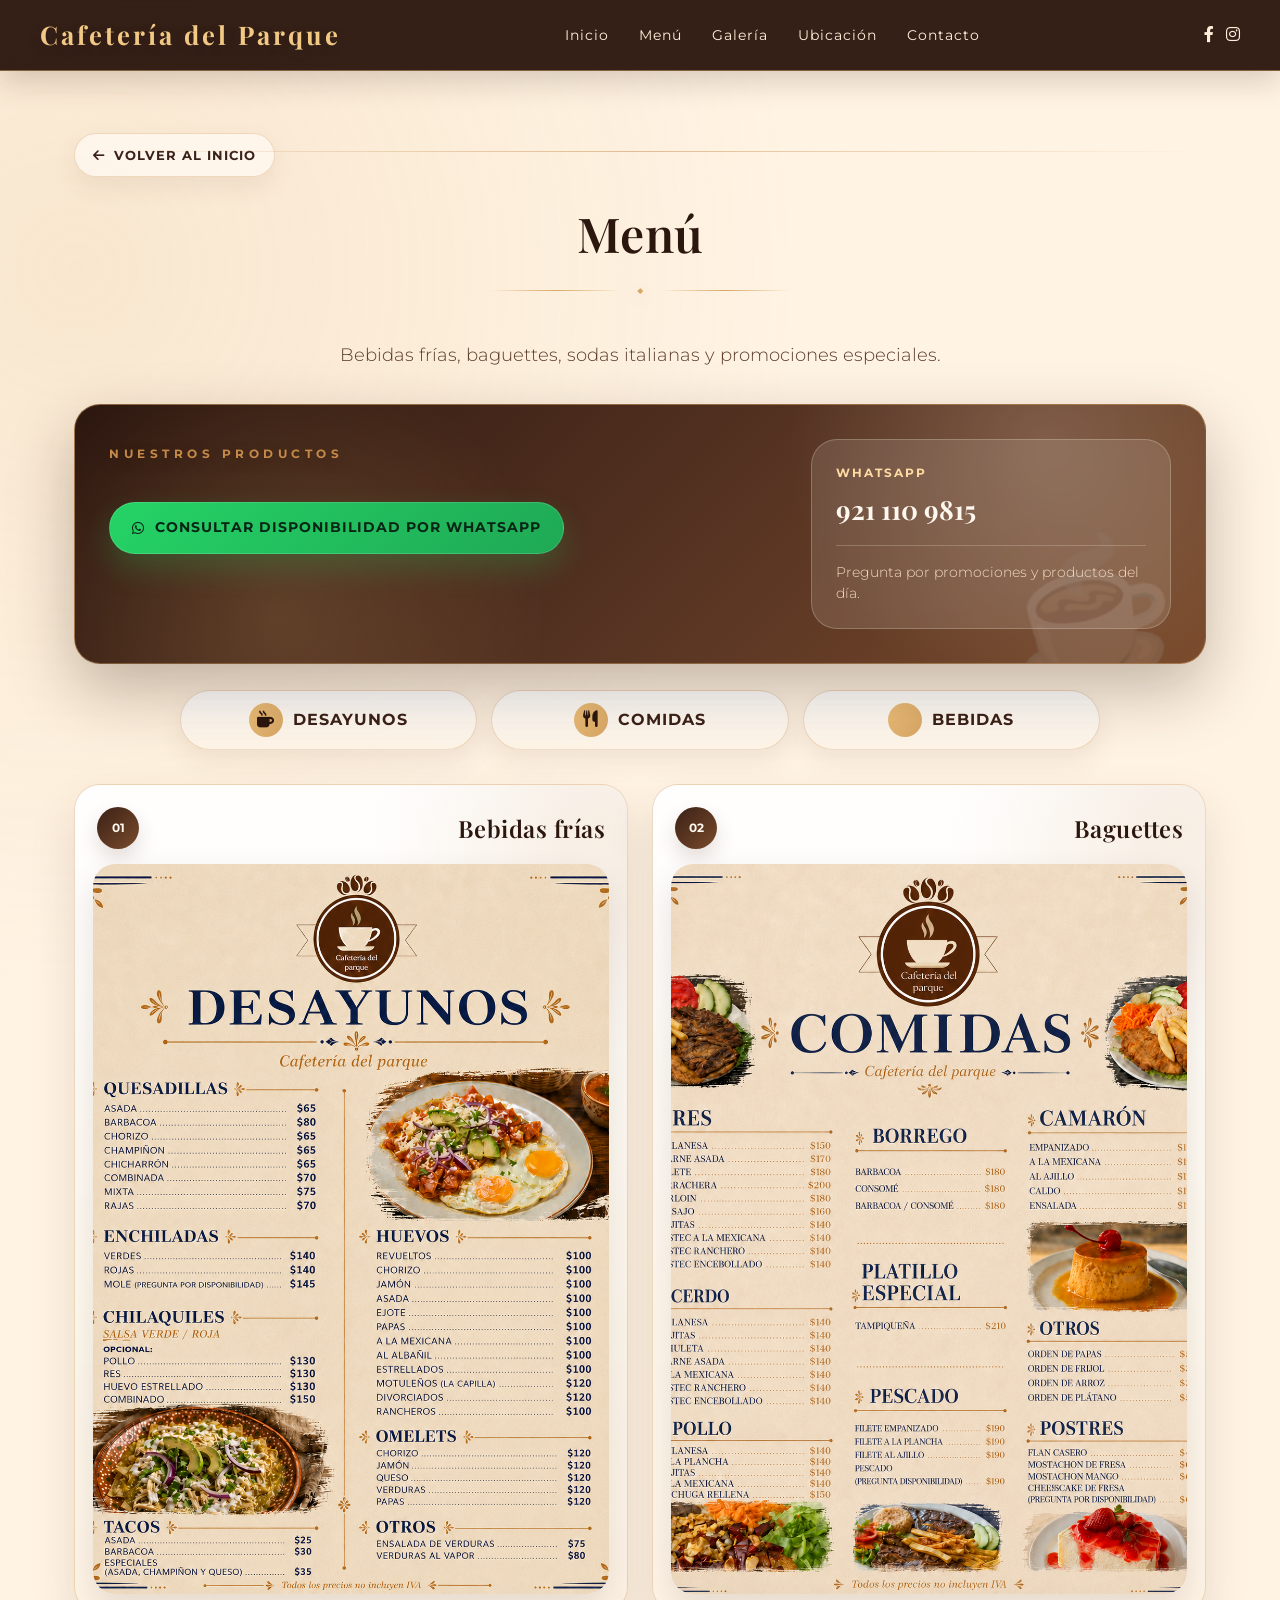
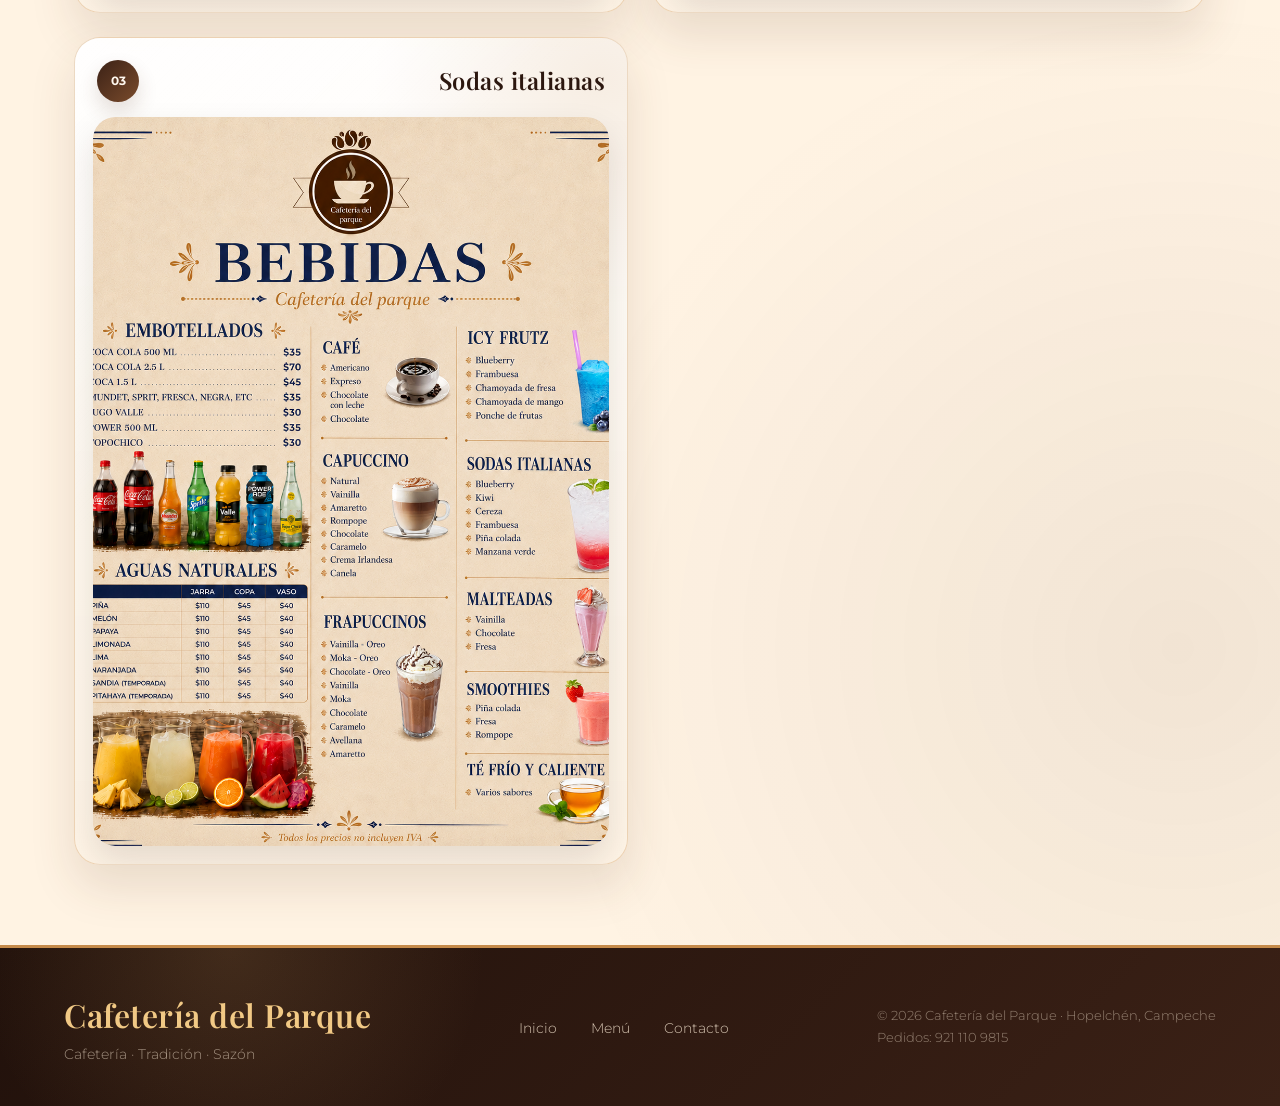
==== menu.html @ 0c652c2c "Add files via upload" ====
<!DOCTYPE html>
<html lang="es">
<head>
    <meta charset="UTF-8">
    <meta name="viewport" content="width=device-width, initial-scale=1.0">
    <title>Menú · Cafetería del Parque</title>
    <meta name="description" content="Menú de Cafetería del Parque Tsuuk Boxha en Hopelchén: bebidas frías, baguettes, sodas italianas y promociones.">
    <link href="https://fonts.googleapis.com/css2?family=Playfair+Display:ital,wght@0,400;0,600;0,700;1,400&family=Montserrat:wght@300;400;500;600&display=swap" rel="stylesheet">
    <link rel="stylesheet" href="https://cdnjs.cloudflare.com/ajax/libs/font-awesome/6.0.0-beta3/css/all.min.css">
    <link rel="stylesheet" href="assets/css/styles.css">
</head>
<body class="menu-page-body">
    <nav>
        <div class="nav-container">
            <div class="nav-logo">
                <span>Cafetería del Parque</span>
            </div>
            <div class="nav-hamburger" id="navHamburger">
                <span></span>
                <span></span>
                <span></span>
            </div>
            <div class="nav-links" id="navLinks">
                <a href="index.html#inicio">Inicio</a>
                <a href="#menu">Menú</a>
                <a href="index.html#galeria">Galería</a>
                <a href="index.html#ubicacion">Ubicación</a>
                <a href="index.html#contacto">Contacto</a>
                <div class="nav-social-mobile">
                    <a href="https://www.facebook.com/p/Cafeteria-del-Parque-61557760911800" target="_blank"><i class="fab fa-facebook-f"></i></a>
                    <a href="javascript:void(0)" role="button" aria-label="Instagram (no disponible)"><i class="fab fa-instagram"></i></a>
                </div>
            </div>
            <div class="nav-social">
                <a href="https://www.facebook.com/p/Cafeteria-del-Parque-61557760911800" target="_blank"><i class="fab fa-facebook-f"></i></a>
                <a href="javascript:void(0)" role="button" aria-label="Instagram (no disponible)"><i class="fab fa-instagram"></i></a>
            </div>
        </div>
    </nav>

    <main>
        <section id="menu" class="section-menu menu-oficial menu-standalone">
            <div class="container">
                <a href="index.html#menu" class="menu-back-link">
                    <i class="fas fa-arrow-left"></i> Volver al inicio
                </a>

                <h2>Menú</h2>
                <div class="divider-center">
                    <span class="line"></span>
                    <span class="diamond">◆</span>
                    <span class="line"></span>
                </div>
                <p class="menu-intro">Bebidas frías, baguettes, sodas italianas y promociones especiales.</p>

                <div class="menu-feature fade-in">
                    <div class="menu-feature-copy">
                        <span class="menu-eyebrow">Nuestros productos</span>
                        <div class="menu-actions">
                            <a href="https://wa.me/529211109815?text=Hola%20Cafeter%C3%ADa%20del%20Parque%2C%20quiero%20hacer%20un%20pedido" target="_blank" class="btn-menu btn-menu-primary">
                                <i class="fab fa-whatsapp"></i> Consultar disponibilidad por WhatsApp
                            </a>
                        </div>
                    </div>
                    <div class="menu-contact-panel">
                        <div class="menu-contact-item">
                            <span>WhatsApp</span>
                            <a href="tel:+529211109815">921 110 9815</a>
                        </div>
                        <p>Pregunta por promociones y productos del día.</p>
                    </div>
                </div>

                <div class="menu-quick-links" aria-label="Secciones del menú">
                    <a href="#menu-desayunos" class="menu-chip"><i class="fas fa-mug-hot"></i> Desayunos</a>
                    <a href="#menu-comidas" class="menu-chip"><i class="fas fa-utensils"></i> Comidas</a>
                    <a href="#menu-bebidas" class="menu-chip"><i class="fas fa-glass-water"></i> Bebidas</a>
                </div>

                <div class="menu-pages">
                    <article class="menu-page-card fade-in" id="menu-desayunos">
                        <div class="menu-page-meta">
                            <span>01</span>
                            <h3>Bebidas frías</h3>
                        </div>
                        <button type="button" class="menu-page-button" data-menu-page="1" data-menu-title="Bebidas frías">
                            <img src="assets/img/menu/menu-page-2.jpg" alt="Menú de bebidas frías de la Cafetería del Parque" width="1199" height="1696" loading="lazy">
                        </button>
                    </article>
                    <article class="menu-page-card fade-in" id="menu-comidas">
                        <div class="menu-page-meta">
                            <span>02</span>
                            <h3>Baguettes</h3>
                        </div>
                        <button type="button" class="menu-page-button" data-menu-page="2" data-menu-title="Baguettes">
                            <img src="assets/img/menu/menu-page-3.jpg" alt="Menú de baguettes de la Cafetería del Parque" width="1199" height="1696" loading="lazy">
                        </button>
                    </article>
                    <article class="menu-page-card fade-in" id="menu-bebidas">
                        <div class="menu-page-meta">
                            <span>03</span>
                            <h3>Sodas italianas</h3>
                        </div>
                        <button type="button" class="menu-page-button" data-menu-page="3" data-menu-title="Sodas italianas">
                            <img src="assets/img/menu/menu-page-4.jpg" alt="Menú de sodas italianas y otras bebidas" width="1199" height="1696" loading="lazy">
                        </button>
                    </article>
                </div>
            </div>
        </section>
    </main>

    <footer>
        <div class="container">
            <div class="footer-content">
                <div class="footer-brand">
                    <h3>Cafetería del Parque</h3>
                    <p>Cafetería · Tradición · Sazón</p>
                </div>
                <div class="footer-links">
                    <a href="index.html#inicio">Inicio</a>
                    <a href="#menu">Menú</a>
                    <a href="index.html#contacto">Contacto</a>
                </div>
                <div class="footer-copy">
                    <p>&copy; 2026 Cafetería del Parque · Hopelchén, Campeche</p>
                    <p>Pedidos: 921 110 9815</p>
                </div>
            </div>
        </div>
    </footer>

    <div class="menu-lightbox" id="menuLightbox" aria-hidden="true" role="dialog" aria-label="Vista ampliada del menú">
        <button type="button" class="lightbox-button lightbox-close" id="lightboxClose" aria-label="Cerrar menú">
            <i class="fas fa-times"></i>
        </button>
        <button type="button" class="lightbox-button lightbox-prev" id="lightboxPrev" aria-label="Página anterior">
            <i class="fas fa-chevron-left"></i>
        </button>
        <figure class="lightbox-figure">
            <img id="lightboxImage" src="" alt="">
            <figcaption id="lightboxCaption"></figcaption>
        </figure>
        <button type="button" class="lightbox-button lightbox-next" id="lightboxNext" aria-label="Página siguiente">
            <i class="fas fa-chevron-right"></i>
        </button>
    </div>

    <script>
        document.addEventListener('DOMContentLoaded', function() {
            document.querySelectorAll('nav a, .menu-chip, .menu-back-link').forEach(anchor => {
                anchor.addEventListener('click', function(e) {
                    const href = this.getAttribute('href');
                    if (href && href.startsWith('#')) {
                        e.preventDefault();
                        const target = document.querySelector(href);
                        if (target) {
                            target.scrollIntoView({ behavior: 'smooth', block: 'start' });
                            const navLinks = document.getElementById('navLinks');
                            if (navLinks && navLinks.classList.contains('open')) {
                                navLinks.classList.remove('open');
                            }
                            const hamburger = document.getElementById('navHamburger');
                            if (hamburger && hamburger.classList.contains('active')) {
                                hamburger.classList.remove('active');
                            }
                        }
                    }
                });
            });

            const hamburger = document.getElementById('navHamburger');
            const navLinks = document.getElementById('navLinks');
            if (hamburger && navLinks) {
                hamburger.addEventListener('click', function() {
                    navLinks.classList.toggle('open');
                    hamburger.classList.toggle('active');
                });
            }

            const faders = document.querySelectorAll('.fade-in');
            const observer = new IntersectionObserver((entries) => {
                entries.forEach(entry => {
                    if (entry.isIntersecting) {
                        entry.target.classList.add('visible');
                    }
                });
            }, {
                threshold: 0.1,
                rootMargin: '0px 0px -50px 0px'
            });

            faders.forEach(el => observer.observe(el));

            const menuButtons = Array.from(document.querySelectorAll('[data-menu-page]'));
            const lightbox = document.getElementById('menuLightbox');
            const lightboxImage = document.getElementById('lightboxImage');
            const lightboxCaption = document.getElementById('lightboxCaption');
            const lightboxClose = document.getElementById('lightboxClose');
            const lightboxPrev = document.getElementById('lightboxPrev');
            const lightboxNext = document.getElementById('lightboxNext');
            let currentMenuPage = 0;

            function showMenuPage(index) {
                if (!menuButtons.length || !lightboxImage || !lightboxCaption) return;
                currentMenuPage = (index + menuButtons.length) % menuButtons.length;
                const button = menuButtons[currentMenuPage];
                const image = button.querySelector('img');
                lightboxImage.src = image.currentSrc || image.src;
                lightboxImage.alt = image.alt;
                lightboxCaption.textContent = button.dataset.menuTitle || image.alt;
            }

            function openLightbox(index) {
                if (!lightbox) return;
                showMenuPage(index);
                lightbox.classList.add('open');
                lightbox.setAttribute('aria-hidden', 'false');
                document.body.classList.add('no-scroll');
                if (lightboxClose) lightboxClose.focus();
            }

            function closeLightbox() {
                if (!lightbox) return;
                lightbox.classList.remove('open');
                lightbox.setAttribute('aria-hidden', 'true');
                document.body.classList.remove('no-scroll');
            }

            menuButtons.forEach((button, index) => {
                button.addEventListener('click', () => openLightbox(index));
            });

            if (lightbox && lightboxClose && lightboxPrev && lightboxNext) {
                lightboxClose.addEventListener('click', closeLightbox);
                lightboxPrev.addEventListener('click', () => showMenuPage(currentMenuPage - 1));
                lightboxNext.addEventListener('click', () => showMenuPage(currentMenuPage + 1));
                lightbox.addEventListener('click', function(e) {
                    if (e.target === lightbox) closeLightbox();
                });
                document.addEventListener('keydown', function(e) {
                    if (!lightbox.classList.contains('open')) return;
                    if (e.key === 'Escape') closeLightbox();
                    if (e.key === 'ArrowLeft') showMenuPage(currentMenuPage - 1);
                    if (e.key === 'ArrowRight') showMenuPage(currentMenuPage + 1);
                });
            }
        });
    </script>
</body>
</html>
---- assets/css/styles.css ----
/* ============================================
   RESET Y CONFIGURACIÓN BASE
   ============================================ */
* {
    margin: 0;
    padding: 0;
    box-sizing: border-box;
}

html {
    scroll-behavior: smooth;
}

body {
    font-family: 'Montserrat', sans-serif;
    font-weight: 300;
    background-color: #fcf8f2;
    color: #2c1a12;
    line-height: 1.7;
    overflow-x: hidden;
}

body.no-scroll {
    overflow: hidden;
}

.container {
    max-width: 1200px;
    margin: 0 auto;
    padding: 0 24px;
}

/* ============================================
   TIPOGRAFÍA PREMIUM
   ============================================ */
h1, h2, h3, h4 {
    font-family: 'Playfair Display', serif;
    font-weight: 600;
    letter-spacing: 0.5px;
}

h2 {
    font-size: 3rem;
    color: #2c1a12;
    margin-bottom: 10px;
    text-align: center;
}

.section-tag {
    display: block;
    text-transform: uppercase;
    letter-spacing: 4px;
    font-size: 0.8rem;
    color: #c9a96e;
    font-weight: 600;
    margin-bottom: 8px;
    text-align: center;
}

.center-tag {
    text-align: center;
}

/* ============================================
   DIVISORES DECORATIVOS
   ============================================ */
.divider-center {
    display: flex;
    align-items: center;
    justify-content: center;
    gap: 16px;
    margin: 20px auto 40px auto;
    width: 100%;
    max-width: 300px;
}

.divider-center .line {
    flex: 1;
    height: 1px;
    background: linear-gradient(90deg, transparent, #c9a96e, transparent);
}

.divider-center .diamond {
    color: #c9a96e;
    font-size: 0.7rem;
}

.divider-left {
    width: 60px;
    height: 3px;
    background: #c9a96e;
    margin: 20px 0 25px 0;
}

/* ============================================
   HERO - ALTA DEFINICIÓN
   ============================================ */
header.hero {
    position: relative;
    min-height: 100vh;
    display: flex;
    align-items: center;
    justify-content: center;
    text-align: center;
    color: #fff;
    background: url('../img/portada1.jpg') no-repeat center center/cover;
    background-attachment: fixed;
}

header.hero .hero-overlay {
    position: absolute;
    top: 0;
    left: 0;
    width: 100%;
    height: 100%;
    background: linear-gradient(135deg, rgba(44,26,18,0.85) 0%, rgba(44,26,18,0.3) 100%);
    z-index: 1;
}

header.hero .hero-bg-decoration {
    position: absolute;
    bottom: 0;
    left: 0;
    width: 100%;
    height: 150px;
    background: linear-gradient(to top, #fcf8f2 0%, transparent 100%);
    z-index: 1;
}

header.hero .hero-content {
    position: relative;
    z-index: 2;
    padding: 20px;
    max-width: 800px;
}

.hero-etiqueta {
    display: inline-block;
    border: 1px solid rgba(255,255,255,0.3);
    padding: 6px 24px;
    font-size: 0.7rem;
    letter-spacing: 4px;
    text-transform: uppercase;
    margin-bottom: 30px;
    border-radius: 50px;
    backdrop-filter: blur(4px);
    background: rgba(0,0,0,0.2);
}

header.hero h1 {
    font-size: 6rem;
    font-weight: 700;
    letter-spacing: 6px;
    text-shadow: 0 4px 20px rgba(0,0,0,0.5);
    margin-bottom: 10px;
}

.hero-divider {
    display: flex;
    align-items: center;
    justify-content: center;
    gap: 16px;
    margin: 20px auto 20px auto;
    max-width: 200px;
}

.hero-divider .line {
    flex: 1;
    height: 2px;
    background: #c9a96e;
}

.hero-divider .diamond {
    color: #c9a96e;
    font-size: 0.8rem;
}

header.hero .subtitulo {
    font-size: 2rem;
    font-family: 'Playfair Display', serif;
    font-style: italic;
    font-weight: 400;
    opacity: 0.95;
    text-shadow: 0 2px 10px rgba(0,0,0,0.4);
    margin-bottom: 16px;
}

header.hero .frase {
    font-size: 1.2rem;
    font-weight: 300;
    opacity: 0.9;
    max-width: 600px;
    margin: 0 auto 40px auto;
    text-shadow: 0 2px 8px rgba(0,0,0,0.3);
}

.hero-buttons {
    display: flex;
    gap: 20px;
    justify-content: center;
    flex-wrap: wrap;
}

.btn-hero {
    display: inline-block;
    padding: 16px 48px;
    font-family: 'Montserrat', sans-serif;
    font-weight: 600;
    font-size: 0.9rem;
    text-transform: uppercase;
    letter-spacing: 2px;
    text-decoration: none;
    border-radius: 50px;
    transition: all 0.4s cubic-bezier(0.25, 0.46, 0.45, 0.94);
    box-shadow: 0 8px 25px rgba(0,0,0,0.2);
}

.btn-primary {
    background: linear-gradient(135deg, #c9a96e, #b8954a);
    color: #2c1a12;
    border: none;
}

.btn-primary:hover {
    transform: translateY(-4px);
    box-shadow: 0 12px 35px rgba(201, 169, 110, 0.4);
    background: linear-gradient(135deg, #dbb97e, #c9a96e);
}

.btn-whatsapp {
    background: rgba(255,255,255,0.1);
    color: #fff;
    border: 1px solid rgba(255,255,255,0.3);
    backdrop-filter: blur(4px);
}

.btn-whatsapp:hover {
    background: #25D366;
    border-color: #25D366;
    transform: translateY(-4px);
    box-shadow: 0 12px 35px rgba(37, 211, 102, 0.3);
}

.hero-scroll-indicator {
    position: absolute;
    bottom: 40px;
    left: 50%;
    transform: translateX(-50%);
    z-index: 3;
    color: rgba(255,255,255,0.7);
    font-size: 0.8rem;
    letter-spacing: 2px;
    display: flex;
    flex-direction: column;
    align-items: center;
    gap: 8px;
    animation: bounce 2s infinite;
}

@keyframes bounce {
    0%, 20%, 50%, 80%, 100% { transform: translateX(-50%) translateY(0); }
    40% { transform: translateX(-50%) translateY(-15px); }
    60% { transform: translateX(-50%) translateY(-5px); }
}

/* ============================================
   NAVEGACIÓN STICKY + MENÚ HAMBURGUESA
   ============================================ */
nav {
    background: #2c1a12;
    padding: 0 20px;
    position: sticky;
    top: 0;
    z-index: 999;
    border-bottom: 2px solid #c9a96e;
}

.nav-container {
    max-width: 1200px;
    margin: 0 auto;
    display: flex;
    justify-content: space-between;
    align-items: center;
    height: 70px;
    position: relative;
}

.nav-logo span {
    font-family: 'Playfair Display', serif;
    font-size: 1.6rem;
    font-weight: 700;
    color: #c9a96e;
    letter-spacing: 3px;
}

.nav-hamburger {
    display: none;
    flex-direction: column;
    gap: 6px;
    cursor: pointer;
    padding: 5px;
    z-index: 10;
}

.nav-hamburger span {
    display: block;
    width: 28px;
    height: 3px;
    background: #f5e3d3;
    border-radius: 2px;
    transition: all 0.3s ease;
}

.nav-hamburger.active span:nth-child(1) {
    transform: rotate(45deg) translate(6px, 6px);
}
.nav-hamburger.active span:nth-child(2) {
    opacity: 0;
}
.nav-hamburger.active span:nth-child(3) {
    transform: rotate(-45deg) translate(6px, -6px);
}

.nav-links {
    display: flex;
    align-items: center;
    gap: 10px;
}

.nav-links a {
    color: #f5e3d3;
    text-decoration: none;
    margin: 0 10px;
    font-weight: 400;
    font-size: 0.9rem;
    letter-spacing: 1px;
    transition: color 0.3s;
    position: relative;
}

.nav-links a::after {
    content: '';
    position: absolute;
    bottom: -4px;
    left: 0;
    width: 0;
    height: 2px;
    background: #c9a96e;
    transition: width 0.3s;
}

.nav-links a:hover {
    color: #c9a96e;
}

.nav-links a:hover::after {
    width: 100%;
}

.nav-social {
    display: flex;
    gap: 12px;
}

.nav-social a {
    color: #f5e3d3;
    transition: color 0.3s;
}

.nav-social a:hover {
    color: #c9a96e;
}

/* Redes sociales dentro del menú móvil (oculto en desktop) */
.nav-social-mobile {
    display: none;
}

/* ============================================
   SECCIONES - GENERAL
   ============================================ */
section {
    padding: 80px 0;
}

section:nth-child(even) {
    background-color: #f8f2ea;
}

/* ============================================
   NOSOTROS
   ============================================ */
.nosotros-grid {
    display: grid;
    grid-template-columns: 1fr 1fr;
    gap: 60px;
    align-items: center;
}

.nosotros-texto p {
    margin-bottom: 18px;
    font-size: 1.05rem;
    color: #3d2b20;
}

.nosotros-texto .cita {
    font-family: 'Playfair Display', serif;
    font-style: italic;
    font-size: 1.3rem;
    color: #c9a96e;
    margin: 25px 0;
    padding: 10px 0;
    border-top: 1px solid #e0cdb8;
    border-bottom: 1px solid #e0cdb8;
}

.btn-outline {
    display: inline-block;
    padding: 12px 36px;
    border: 2px solid #c9a96e;
    color: #2c1a12;
    text-decoration: none;
    font-weight: 600;
    letter-spacing: 2px;
    font-size: 0.8rem;
    text-transform: uppercase;
    transition: all 0.3s;
    margin-top: 10px;
}

.btn-outline:hover {
    background: #c9a96e;
    color: #fff;
    box-shadow: 0 8px 25px rgba(201, 169, 110, 0.3);
}

.nosotros-imagen {
    position: relative;
}

.nosotros-imagen img {
    width: 100%;
    height: 500px;
    object-fit: cover;
    border-radius: 8px;
    box-shadow: 0 25px 50px -12px rgba(0,0,0,0.25);
}

.floating-card {
    position: absolute;
    bottom: -30px;
    right: -30px;
    background: #2c1a12;
    padding: 24px 30px;
    border-radius: 12px;
    color: #fff;
    box-shadow: 0 15px 40px rgba(0,0,0,0.3);
    text-align: center;
    border-left: 4px solid #c9a96e;
}

.floating-card i {
    font-size: 2rem;
    color: #c9a96e;
    display: block;
    margin-bottom: 6px;
}

.floating-card span {
    font-size: 1.8rem;
    font-weight: 700;
    font-family: 'Playfair Display', serif;
    display: block;
}

.floating-card p {
    font-size: 0.8rem;
    opacity: 0.8;
    margin: 0;
}

/* ============================================
   MENÚ
   ============================================ */
.section-menu {
    background:
        linear-gradient(180deg, rgba(58, 33, 24, 0.05), rgba(201, 169, 110, 0.08)),
        #fffaf3;
}

.menu-oficial .container {
    max-width: 1180px;
}

.menu-page-body {
    background: #fffaf3;
}

.menu-standalone {
    padding-top: 46px;
}

.menu-back-link {
    display: inline-flex;
    align-items: center;
    gap: 9px;
    color: #3a2118;
    font-weight: 700;
    font-size: 0.82rem;
    letter-spacing: 1px;
    text-transform: uppercase;
    text-decoration: none;
    margin-bottom: 30px;
    transition: color 0.25s ease, transform 0.25s ease;
}

.menu-back-link:hover {
    color: #b88735;
    transform: translateX(-4px);
}

.menu-teaser-section {
    padding: 70px 0;
}

.menu-teaser {
    display: grid;
    grid-template-columns: minmax(0, 1fr) auto;
    align-items: center;
    gap: 30px;
    background: linear-gradient(135deg, #3a2118 0%, #5a3424 100%);
    color: #fffaf3;
    border-radius: 8px;
    padding: 42px;
    border: 1px solid rgba(201, 169, 110, 0.4);
    box-shadow: 0 22px 46px rgba(58, 33, 24, 0.18);
}

.menu-teaser .section-tag {
    text-align: left;
    color: #d7b879;
}

.menu-teaser h2 {
    color: #fffaf3;
    text-align: left;
    font-size: 2.35rem;
}

.menu-teaser p {
    color: #eadbc4;
    max-width: 680px;
    margin: 0;
}

.menu-teaser-btn {
    min-width: 180px;
    white-space: nowrap;
}

.menu-intro {
    text-align: center;
    font-size: 1.1rem;
    color: #5a4033;
    margin: 0 auto 34px auto;
    max-width: 720px;
}

.menu-feature {
    display: grid;
    grid-template-columns: minmax(0, 1.25fr) 360px;
    gap: 28px;
    align-items: stretch;
    background: linear-gradient(135deg, #3a2118 0%, #5a3424 100%);
    color: #fffaf3;
    border-radius: 8px;
    padding: 34px;
    box-shadow: 0 24px 55px rgba(58, 33, 24, 0.22);
    border: 1px solid rgba(201, 169, 110, 0.35);
    margin-bottom: 26px;
}

.menu-eyebrow {
    display: inline-block;
    color: #d7b879;
    font-size: 0.78rem;
    font-weight: 700;
    letter-spacing: 3px;
    text-transform: uppercase;
    margin-bottom: 14px;
}

.menu-feature h3 {
    font-size: 2.2rem;
    color: #fffaf3;
    margin-bottom: 12px;
    line-height: 1.15;
}

.menu-feature p {
    color: #eadbc4;
    max-width: 640px;
}

.menu-actions {
    display: flex;
    flex-wrap: wrap;
    gap: 14px;
    margin-top: 24px;
}

.btn-menu {
    display: inline-flex;
    align-items: center;
    justify-content: center;
    gap: 10px;
    min-height: 48px;
    padding: 13px 22px;
    border-radius: 8px;
    font-weight: 700;
    font-size: 0.88rem;
    letter-spacing: 1px;
    text-transform: uppercase;
    text-decoration: none;
    transition: transform 0.25s ease, box-shadow 0.25s ease, background 0.25s ease;
}

.btn-menu-primary {
    background: #25D366;
    color: #082516;
    box-shadow: 0 12px 28px rgba(37, 211, 102, 0.24);
}

.btn-menu-primary:hover {
    background: #35e978;
    transform: translateY(-3px);
}

.btn-menu-secondary {
    color: #fffaf3;
    border: 1px solid rgba(255, 250, 243, 0.34);
    background: rgba(255, 250, 243, 0.08);
}

.btn-menu-secondary:hover {
    background: rgba(255, 250, 243, 0.16);
    transform: translateY(-3px);
}

.menu-contact-panel {
    display: grid;
    align-content: center;
    gap: 16px;
    background: rgba(255, 250, 243, 0.08);
    border: 1px solid rgba(255, 250, 243, 0.18);
    border-radius: 8px;
    padding: 24px;
}

.menu-contact-item {
    padding-bottom: 14px;
    border-bottom: 1px solid rgba(255, 250, 243, 0.18);
}

.menu-contact-item span {
    display: block;
    color: #d7b879;
    font-size: 0.72rem;
    font-weight: 700;
    letter-spacing: 2px;
    text-transform: uppercase;
    margin-bottom: 3px;
}

.menu-contact-item a {
    color: #fffaf3;
    font-family: 'Playfair Display', serif;
    font-size: 1.65rem;
    font-weight: 700;
    text-decoration: none;
}

.menu-contact-panel p {
    font-size: 0.86rem;
    line-height: 1.5;
    margin: 0;
}

.menu-quick-links {
    display: grid;
    grid-template-columns: repeat(3, 1fr);
    gap: 14px;
    margin: 0 auto 34px auto;
}

.menu-chip {
    display: flex;
    align-items: center;
    justify-content: center;
    gap: 10px;
    min-height: 54px;
    color: #3a2118;
    background: #fff;
    border: 1px solid #e2d2bd;
    border-radius: 8px;
    text-decoration: none;
    font-weight: 700;
    letter-spacing: 1px;
    text-transform: uppercase;
    box-shadow: 0 8px 18px rgba(58, 33, 24, 0.06);
    transition: transform 0.25s ease, border-color 0.25s ease, color 0.25s ease;
}

.menu-chip i {
    color: #b88735;
    font-size: 1.05rem;
}

.menu-chip:hover {
    color: #8f6423;
    border-color: #c9a96e;
    transform: translateY(-3px);
}

.menu-pages {
    display: grid;
    grid-template-columns: repeat(2, minmax(0, 1fr));
    gap: 24px;
}

.menu-page-card {
    background: #fff;
    border: 1px solid #e2d2bd;
    border-radius: 8px;
    padding: 14px;
    box-shadow: 0 18px 36px rgba(58, 33, 24, 0.08);
}

.menu-page-meta {
    display: flex;
    align-items: center;
    justify-content: space-between;
    gap: 14px;
    min-height: 46px;
    padding: 0 2px 12px 2px;
}

.menu-page-meta span {
    color: #b88735;
    font-size: 0.78rem;
    font-weight: 700;
    letter-spacing: 2px;
}

.menu-page-meta h3 {
    color: #3a2118;
    font-size: 1.35rem;
    margin: 0;
}

.menu-page-button {
    display: block;
    width: 100%;
    padding: 0;
    background: transparent;
    border: 0;
    border-radius: 8px;
    overflow: hidden;
    cursor: zoom-in;
    box-shadow: inset 0 0 0 1px rgba(58, 33, 24, 0.08);
}

.menu-page-button img {
    display: block;
    width: 100%;
    height: auto;
    aspect-ratio: 1199 / 1696;
    object-fit: cover;
    transition: transform 0.45s ease, filter 0.45s ease;
}

.menu-page-button:hover img {
    transform: scale(1.025);
    filter: saturate(1.05) contrast(1.02);
}

.menu-lightbox {
    position: fixed;
    inset: 0;
    z-index: 2000;
    display: none;
    grid-template-columns: 72px minmax(0, 1fr) 72px;
    align-items: center;
    gap: 14px;
    padding: 28px;
    background: rgba(32, 18, 13, 0.92);
}

.menu-lightbox.open {
    display: grid;
}

.lightbox-figure {
    max-width: min(92vw, 780px);
    max-height: 92vh;
    margin-left: auto;
    margin-right: auto;
}

.lightbox-figure img {
    display: block;
    width: auto;
    max-width: 100%;
    max-height: 86vh;
    margin: 0 auto;
    border-radius: 8px;
    box-shadow: 0 22px 60px rgba(0,0,0,0.45);
}

.lightbox-figure figcaption {
    color: #fffaf3;
    text-align: center;
    font-weight: 700;
    letter-spacing: 1px;
    margin-top: 10px;
}

.lightbox-button {
    width: 52px;
    height: 52px;
    border: 1px solid rgba(255, 250, 243, 0.24);
    border-radius: 50%;
    background: rgba(255, 250, 243, 0.1);
    color: #fffaf3;
    cursor: pointer;
    transition: background 0.25s ease, transform 0.25s ease;
}

.lightbox-button:hover,
.lightbox-button:focus-visible {
    background: #c9a96e;
    color: #3a2118;
    transform: scale(1.05);
    outline: none;
}

.lightbox-button:disabled,
.lightbox-button[aria-disabled="true"] {
    opacity: 0.28;
    cursor: not-allowed;
    pointer-events: none;
}

.lightbox-close {
    position: absolute;
    top: 18px;
    right: 18px;
}

/* ============================================
   GALERÍA
   ============================================ */
.section-galeria {
    background: #f8f2ea;
}

.galeria-grid {
    display: grid;
    grid-template-columns: repeat(auto-fill, minmax(250px, 1fr));
    gap: 18px;
}

.galeria-resumen {
    grid-template-columns: 1.35fr 1fr 1fr;
    grid-auto-rows: 170px;
}

.galeria-item {
    display: block;
    width: 100%;
    padding: 0;
    border: 0;
    overflow: hidden;
    border-radius: 8px;
    background: #2c1a12;
    box-shadow: 0 10px 20px rgba(0,0,0,0.05);
    cursor: zoom-in;
}

.galeria-destacada {
    grid-row: span 2;
}

.galeria-item img {
    width: 100%;
    height: 220px;
    object-fit: cover;
    transition: transform 0.7s cubic-bezier(0.25, 0.46, 0.45, 0.94);
    display: block;
    cursor: zoom-in;
}

.galeria-resumen .galeria-item img {
    height: 100%;
}

.galeria-item:hover img {
    transform: scale(1.08);
}

.galeria-actions {
    display: flex;
    justify-content: center;
    margin-top: 26px;
}

.btn-gallery-more {
    display: inline-flex;
    align-items: center;
    justify-content: center;
    gap: 10px;
    min-height: 48px;
    padding: 13px 24px;
    border: 1px solid #c9a96e;
    border-radius: 8px;
    background: #2c1a12;
    color: #fffaf3;
    font-weight: 700;
    font-size: 0.86rem;
    letter-spacing: 1px;
    text-transform: uppercase;
    cursor: pointer;
    transition: transform 0.25s ease, background 0.25s ease, box-shadow 0.25s ease;
}

.btn-gallery-more:hover,
.btn-gallery-more:focus-visible {
    background: #5a3424;
    box-shadow: 0 12px 26px rgba(58, 33, 24, 0.18);
    transform: translateY(-3px);
    outline: none;
}

.gallery-lightbox .lightbox-figure {
    max-width: min(94vw, 1180px);
}

.gallery-lightbox .lightbox-figure img {
    object-fit: contain;
}

.gallery-lightbox .lightbox-figure figcaption {
    display: none;
}

.gallery-lightbox-counter {
    position: absolute;
    left: 50%;
    bottom: 18px;
    transform: translateX(-50%);
    min-width: 70px;
    padding: 7px 12px;
    border: 1px solid rgba(255, 250, 243, 0.22);
    border-radius: 999px;
    background: rgba(255, 250, 243, 0.1);
    color: #fffaf3;
    font-weight: 700;
    font-size: 0.82rem;
    text-align: center;
    letter-spacing: 1px;
}

/* ============================================
   UBICACIÓN
   ============================================ */
.ubicacion-grid {
    display: grid;
    grid-template-columns: minmax(0, 1.45fr) minmax(280px, 0.75fr);
    gap: 26px;
    align-items: start;
}

.ubicacion-card,
.horario-card {
    background: #fffaf3;
    border: 1px solid #eadbc4;
    border-radius: 8px;
    box-shadow: 0 15px 34px rgba(58, 33, 24, 0.08);
    overflow: hidden;
}

.ubicacion-card-info {
    display: flex;
    align-items: center;
    justify-content: space-between;
    gap: 18px;
    padding: 22px;
}

.dir-item {
    display: flex;
    gap: 20px;
    margin-bottom: 0;
}

.dir-item i {
    font-size: 1.5rem;
    color: #c9a96e;
    width: 40px;
    text-align: center;
    margin-top: 4px;
}

.dir-item h4 {
    font-family: 'Montserrat', sans-serif;
    font-weight: 600;
    font-size: 0.9rem;
    text-transform: uppercase;
    letter-spacing: 1px;
    color: #2c1a12;
    margin-bottom: 4px;
}

.dir-item p {
    color: #5a4033;
    margin: 0;
}

.dir-item span {
    display: block;
    color: #8a6a57;
    font-size: 0.9rem;
    margin-top: 4px;
}

.ubicacion-ruta {
    display: inline-flex;
    align-items: center;
    justify-content: center;
    gap: 10px;
    min-height: 46px;
    padding: 12px 18px;
    border-radius: 8px;
    background: #2c1a12;
    color: #fffaf3;
    font-weight: 700;
    font-size: 0.82rem;
    letter-spacing: 1px;
    text-transform: uppercase;
    text-decoration: none;
    white-space: nowrap;
    transition: background 0.25s ease, transform 0.25s ease, box-shadow 0.25s ease;
}

.ubicacion-ruta:hover {
    background: #5a3424;
    box-shadow: 0 12px 24px rgba(58, 33, 24, 0.16);
    transform: translateY(-3px);
}

.horario-card {
    padding: 22px;
}

.horario-heading {
    padding-bottom: 18px;
    border-bottom: 1px solid #eadbc4;
}

.horario-lista {
    display: grid;
    grid-template-columns: repeat(2, minmax(0, 1fr));
    gap: 10px;
    margin-top: 18px;
    width: 100%;
}

.horario-row {
    display: grid;
    gap: 2px;
    padding: 11px 12px;
    background: rgba(255, 255, 255, 0.74);
    border: 1px solid #eadbc4;
    border-radius: 8px;
    box-shadow: 0 8px 18px rgba(58, 33, 24, 0.05);
}

.horario-row span {
    color: #3d2b20;
    font-weight: 600;
}

.horario-row strong {
    color: #2c1a12;
    font-size: 0.84rem;
    font-weight: 700;
    white-space: nowrap;
}

.horario-extendido {
    border-color: rgba(201, 169, 110, 0.72);
    background: linear-gradient(135deg, #fffaf3, #f1dfc7);
}

.mapa-container {
    position: relative;
    width: 100%;
    aspect-ratio: 16 / 9;
    border-radius: 0;
    overflow: hidden;
    box-shadow: none;
    border-top: 1px solid #eadbc4;
}

.mapa-container iframe {
    position: absolute;
    top: 0;
    left: 0;
    width: 100%;
    height: 100%;
    border: 0;
}

/* ============================================
   CONTACTO
   ============================================ */
.contacto-grid {
    display: grid;
    grid-template-columns: repeat(3, 1fr);
    gap: 30px;
}

.contacto-card {
    background: #fff;
    padding: 40px 30px;
    border-radius: 12px;
    text-align: center;
    box-shadow: 0 5px 20px rgba(0,0,0,0.04);
    transition: transform 0.3s;
}

.contacto-card:hover {
    transform: translateY(-5px);
}

.contacto-card.highlight {
    background: #2c1a12;
    color: #fff;
    border: 1px solid #c9a96e;
}

.contacto-card.highlight h4 {
    color: #fff;
}
.contacto-card.highlight a:not(.whatsapp-btn) {
    color: #c9a96e;
}
.contacto-card.highlight p {
    color: #d4c3b0;
}

.icon-circle {
    width: 70px;
    height: 70px;
    background: #f8f2ea;
    border-radius: 50%;
    display: flex;
    align-items: center;
    justify-content: center;
    margin: 0 auto 20px auto;
    font-size: 1.8rem;
    color: #2c1a12;
}

.whatsapp-bg {
    background: #25D366;
    color: #fff;
}

.contacto-card h4 {
    font-family: 'Montserrat', sans-serif;
    font-weight: 600;
    font-size: 1rem;
    margin-bottom: 15px;
    text-transform: uppercase;
    letter-spacing: 1px;
}

.contacto-card a {
    display: block;
    color: #2c1a12;
    text-decoration: none;
    font-weight: 400;
    padding: 4px 0;
}

.contacto-card a:hover {
    color: #c9a96e;
}

.whatsapp-btn {
    display: inline-block !important;
    background: #25D366;
    color: #fff !important;
    padding: 14px 35px;
    border-radius: 50px;
    font-weight: 700;
    font-size: 1rem;
    margin: 10px auto;
    transition: background 0.3s;
    min-width: 180px;
    text-align: center;
    white-space: nowrap;
}

.whatsapp-btn:hover {
    background: #1ebe5c !important;
    color: #fff !important;
}

.social-icons {
    display: flex;
    justify-content: center;
    gap: 20px;
    margin: 15px 0;
}

.social-icons a {
    display: inline-block;
    width: 45px;
    height: 45px;
    background: #f8f2ea;
    border-radius: 50%;
    line-height: 45px;
    color: #2c1a12;
    transition: all 0.3s;
}

.social-icons a:hover {
    background: #c9a96e;
    color: #fff;
    transform: translateY(-3px);
}

/* ============================================
   FOOTER
   ============================================ */
footer {
    background: #2c1a12;
    color: #d4c3b0;
    padding: 40px 0;
    border-top: 3px solid #c9a96e;
}

.footer-content {
    display: flex;
    justify-content: space-between;
    align-items: center;
    flex-wrap: wrap;
    gap: 20px;
}

.footer-brand h3 {
    font-family: 'Playfair Display', serif;
    font-size: 2rem;
    color: #c9a96e;
    margin: 0;
}

.footer-brand p {
    font-size: 0.85rem;
    opacity: 0.7;
    margin: 0;
}

.footer-links a {
    color: #d4c3b0;
    text-decoration: none;
    margin: 0 15px;
    font-size: 0.9rem;
    transition: color 0.3s;
}

.footer-links a:hover {
    color: #c9a96e;
}

.footer-copy p {
    margin: 0;
    font-size: 0.8rem;
    opacity: 0.6;
}

/* ============================================
   ANIMACIONES FADE-IN (SCROLL)
   ============================================ */
.fade-in {
    opacity: 0;
    transform: translateY(40px);
    transition: all 0.9s cubic-bezier(0.25, 0.46, 0.45, 0.94);
}

.fade-in.visible {
    opacity: 1;
    transform: translateY(0);
}

/* ============================================
   RESPONSIVE - ADAPTACIÓN A CUALQUIER DISPOSITIVO
   ============================================ */

/* Tablets y laptops pequeñas */
@media (max-width: 992px) {
    .nosotros-grid {
        grid-template-columns: 1fr;
        gap: 40px;
    }
    .nosotros-imagen img {
        height: 400px;
    }
    .ubicacion-grid {
        grid-template-columns: 1fr;
        gap: 30px;
    }
    .ubicacion-card-info {
        align-items: flex-start;
    }
    .contacto-grid {
        grid-template-columns: 1fr 1fr;
    }
    .menu-teaser {
        grid-template-columns: 1fr;
    }
    .menu-teaser-btn {
        width: 100%;
    }
    .menu-feature {
        grid-template-columns: 1fr;
    }
    .menu-pages {
        gap: 18px;
    }
    .floating-card {
        right: 10px;
        bottom: -10px;
        padding: 16px 24px;
    }
    .floating-card span {
        font-size: 1.4rem;
    }
}

/* Móviles y tablets pequeñas */
@media (max-width: 768px) {
    /* HERO */
    header.hero {
        background-attachment: scroll;
        min-height: 80vh;
    }
    header.hero h1 {
        font-size: 3.8rem;
        letter-spacing: 2px;
    }
    header.hero .subtitulo {
        font-size: 1.5rem;
    }
    header.hero .frase {
        font-size: 1rem;
        margin-bottom: 30px;
    }
    .btn-hero {
        padding: 12px 30px;
        font-size: 0.75rem;
    }
    .hero-buttons {
        flex-direction: column;
        align-items: center;
        gap: 12px;
    }
    .btn-hero {
        width: 80%;
        text-align: center;
    }

    /* NAVEGACIÓN */
    .nav-hamburger {
        display: flex;
    }
    .nav-social {
        display: none;
    }
    .nav-links {
        position: absolute;
        top: 70px;
        left: 0;
        width: 100%;
        background: #2c1a12;
        flex-direction: column;
        align-items: center;
        padding: 20px 0;
        gap: 15px;
        border-top: 2px solid #c9a96e;
        transform: scaleY(0);
        transform-origin: top;
        transition: transform 0.3s ease;
        box-shadow: 0 10px 20px rgba(0,0,0,0.3);
        pointer-events: none;
    }
    .nav-links.open {
        transform: scaleY(1);
        pointer-events: auto;
    }
    .nav-links a {
        margin: 0;
        font-size: 1.1rem;
        padding: 8px 0;
        width: 100%;
        text-align: center;
    }
    .nav-links a::after {
        display: none;
    }
    .nav-social-mobile {
        display: flex;
        gap: 20px;
        margin-top: 10px;
    }
    .nav-social-mobile a {
        color: #f5e3d3;
        font-size: 1.4rem;
        transition: color 0.3s;
    }
    .nav-social-mobile a:hover {
        color: #c9a96e;
    }

    /* SECCIONES */
    section {
        padding: 50px 0;
    }
    h2 {
        font-size: 2.2rem;
    }
    .section-tag {
        font-size: 0.7rem;
        letter-spacing: 3px;
    }

    /* NOSOTROS */
    .nosotros-texto p {
        font-size: 0.95rem;
    }
    .nosotros-texto .cita {
        font-size: 1.1rem;
    }
    .nosotros-imagen img {
        height: 300px;
    }
    .floating-card {
        display: none; /* oculto en móvil */
    }

    /* MENÚ */
    .menu-feature {
        padding: 26px;
    }
    .menu-teaser {
        padding: 28px;
    }
    .menu-teaser h2 {
        font-size: 1.9rem;
    }
    .menu-feature h3 {
        font-size: 1.75rem;
    }
    .menu-actions {
        flex-direction: column;
    }
    .btn-menu {
        width: 100%;
    }
    .menu-contact-item a {
        font-size: 1.35rem;
    }
    .menu-quick-links {
        grid-template-columns: 1fr;
        gap: 10px;
    }
    .menu-pages {
        grid-template-columns: 1fr;
        gap: 18px;
    }
    .menu-lightbox {
        grid-template-columns: 48px minmax(0, 1fr) 48px;
        gap: 6px;
        padding: 18px 10px;
    }
    .lightbox-button {
        width: 42px;
        height: 42px;
    }
    .lightbox-figure img {
        max-height: 82vh;
    }
    .gallery-lightbox-counter {
        bottom: 14px;
    }

    /* GALERÍA */
    .galeria-grid {
        grid-template-columns: repeat(2, 1fr);
        gap: 12px;
    }
    .galeria-resumen {
        grid-template-columns: repeat(2, minmax(0, 1fr));
        grid-auto-rows: 150px;
    }
    .galeria-destacada {
        grid-column: span 2;
        grid-row: span 1;
    }
    .galeria-item img {
        height: 180px;
    }
    .galeria-resumen .galeria-item img {
        height: 100%;
    }

    /* UBICACIÓN */
    .ubicacion-grid {
        grid-template-columns: 1fr;
        gap: 20px;
    }
    .ubicacion-card-info {
        flex-direction: column;
        padding: 20px;
    }
    .ubicacion-ruta {
        width: 100%;
    }
    .horario-card {
        padding: 20px;
    }
    .dir-item {
        gap: 15px;
        margin-bottom: 20px;
    }
    .ubicacion-card .dir-item,
    .horario-card .dir-item {
        margin-bottom: 0;
    }
    .dir-item i {
        font-size: 1.2rem;
        width: 30px;
    }
    .mapa-container {
        aspect-ratio: 4 / 3;
    }

    /* CONTACTO */
    .contacto-grid {
        grid-template-columns: 1fr;
        gap: 20px;
    }
    .contacto-card {
        padding: 30px 20px;
    }
    .whatsapp-btn {
        padding: 12px 25px;
        font-size: 0.9rem;
        min-width: 150px;
        white-space: normal;
    }

    /* FOOTER */
    .footer-content {
        flex-direction: column;
        text-align: center;
    }
    .footer-brand h3 {
        font-size: 1.8rem;
    }
    .footer-links a {
        margin: 0 10px;
    }
}

/* Móviles muy pequeños */
@media (max-width: 480px) {
    header.hero h1 {
        font-size: 2.8rem;
    }
    header.hero .subtitulo {
        font-size: 1.2rem;
    }
    header.hero .frase {
        font-size: 0.9rem;
    }
    .btn-hero {
        padding: 10px 20px;
        font-size: 0.7rem;
        width: 90%;
    }
    .hero-etiqueta {
        font-size: 0.6rem;
        padding: 4px 16px;
    }
    .galeria-grid {
        grid-template-columns: 1fr;
    }
    .galeria-resumen {
        grid-template-columns: repeat(2, minmax(0, 1fr));
        grid-auto-rows: 132px;
    }
    .galeria-destacada {
        grid-column: span 2;
    }
    .galeria-item img {
        height: 200px;
    }
    .galeria-resumen .galeria-item img {
        height: 100%;
    }
    .mapa-container {
        aspect-ratio: 1 / 1;
    }
    .ubicacion-card .mapa-container {
        aspect-ratio: 4 / 3;
    }
    .nosotros-imagen img {
        height: 220px;
    }
    .container {
        padding: 0 16px;
    }
    .menu-feature {
        padding: 22px;
    }
    .menu-teaser {
        padding: 24px;
    }
    .menu-teaser h2 {
        font-size: 1.55rem;
    }
    .menu-feature h3 {
        font-size: 1.45rem;
    }
    .menu-page-card {
        padding: 10px;
    }
    .menu-page-meta h3 {
        font-size: 1.15rem;
    }
    .menu-lightbox {
        grid-template-columns: 38px minmax(0, 1fr) 38px;
    }
    .lightbox-button {
        width: 36px;
        height: 36px;
    }
    h2 {
        font-size: 1.8rem;
    }
    .divider-center {
        max-width: 200px;
        gap: 10px;
    }
    .divider-left {
        width: 40px;
    }
}

/* =========================================================
   REDISEÑO CAFETERÍA DEL PARQUE - ESTILO CAFETERÍA CÁLIDA
   Solo cambia diseño visual. No altera estructura ni contenido.
   ========================================================= */
:root {
    --coffee-950: #21110b;
    --coffee-900: #2c170f;
    --coffee-800: #3b2116;
    --coffee-700: #563322;
    --coffee-600: #7a4b2c;
    --coffee-500: #9b6639;
    --caramel-500: #c58a4a;
    --caramel-400: #d8a766;
    --cream-50: #fffaf3;
    --cream-100: #f9efdf;
    --cream-200: #efdcc1;
    --foam: #fff4e6;
    --ink: #2a1710;
    --soft-shadow: 0 18px 40px rgba(44, 23, 15, 0.12);
    --deep-shadow: 0 26px 65px rgba(44, 23, 15, 0.28);
}

html {
    background: var(--cream-50);
}

body {
    background:
        radial-gradient(circle at 10% 8%, rgba(216, 167, 102, 0.18) 0 130px, transparent 132px),
        radial-gradient(circle at 92% 18%, rgba(122, 75, 44, 0.12) 0 180px, transparent 182px),
        linear-gradient(180deg, #fff7ec 0%, #f9ead5 48%, #fffaf3 100%);
    color: var(--ink);
}

body::before {
    content: '';
    position: fixed;
    inset: 0;
    pointer-events: none;
    z-index: -1;
    opacity: 0.28;
    background-image:
        radial-gradient(ellipse at center, rgba(86, 51, 34, 0.08) 0 22%, transparent 24%),
        radial-gradient(ellipse at center, rgba(197, 138, 74, 0.08) 0 18%, transparent 20%);
    background-size: 150px 92px, 210px 130px;
    background-position: 0 0, 75px 45px;
}

.container {
    position: relative;
}

h1, h2, h3, h4 {
    color: var(--coffee-900);
}

h2 {
    position: relative;
    line-height: 1.12;
}

.section-tag,
.menu-eyebrow {
    color: var(--caramel-500);
    letter-spacing: 4.5px;
}

.divider-center .line,
.hero-divider .line {
    background: linear-gradient(90deg, transparent, var(--caramel-400), transparent);
}

.divider-left {
    width: 76px;
    height: 4px;
    border-radius: 999px;
    background: linear-gradient(90deg, var(--caramel-500), var(--cream-200));
}

.divider-center .diamond,
.hero-divider .diamond {
    color: var(--caramel-400);
    filter: drop-shadow(0 4px 8px rgba(44, 23, 15, 0.16));
}

/* HERO con ambiente de cafetería */
header.hero {
    isolation: isolate;
    background-position: center;
    border-bottom-left-radius: 42px;
    border-bottom-right-radius: 42px;
    overflow: hidden;
}

header.hero::before {
    content: '';
    position: absolute;
    inset: 0;
    z-index: 1;
    pointer-events: none;
    background:
        radial-gradient(circle at 18% 18%, rgba(216, 167, 102, 0.28), transparent 25%),
        radial-gradient(circle at 82% 72%, rgba(255, 244, 230, 0.14), transparent 26%),
        linear-gradient(90deg, rgba(33, 17, 11, 0.62), rgba(33, 17, 11, 0.18));
}

header.hero .hero-overlay {
    background:
        linear-gradient(135deg, rgba(33, 17, 11, 0.88) 0%, rgba(86, 51, 34, 0.52) 48%, rgba(33, 17, 11, 0.35) 100%);
}

header.hero .hero-bg-decoration {
    height: 190px;
    background:
        radial-gradient(120% 100% at 50% 100%, #fff7ec 0%, rgba(255, 247, 236, 0.86) 34%, transparent 72%);
}

.hero-content {
    animation: cafeHeroEnter 0.9s ease both;
}

@keyframes cafeHeroEnter {
    from { opacity: 0; transform: translateY(18px); }
    to { opacity: 1; transform: translateY(0); }
}

.hero-etiqueta {
    border-color: rgba(255, 244, 230, 0.42);
    background: rgba(44, 23, 15, 0.42);
    color: #fff4e6;
    box-shadow: inset 0 0 0 1px rgba(216, 167, 102, 0.18), 0 14px 34px rgba(0,0,0,0.16);
}

header.hero h1 {
    color: #fff8ed;
    text-shadow: 0 7px 30px rgba(0, 0, 0, 0.54);
}

header.hero .subtitulo {
    color: #ffe2bb;
}

header.hero .frase {
    color: rgba(255, 250, 243, 0.94);
}

.btn-hero,
.btn-menu,
.btn-outline,
.ubicacion-ruta,
.btn-gallery-more,
.whatsapp-btn {
    border-radius: 999px;
}

.btn-primary,
.btn-menu-secondary:hover,
.lightbox-button:hover,
.lightbox-button:focus-visible {
    background: linear-gradient(135deg, #f0c27a, #c58a4a 55%, #a66f3d);
    color: var(--coffee-950);
}

.btn-primary:hover {
    background: linear-gradient(135deg, #ffd99a, #d8a766 55%, #c58a4a);
    box-shadow: 0 16px 38px rgba(197, 138, 74, 0.34);
}

.btn-whatsapp,
.btn-menu-secondary {
    border-color: rgba(255, 244, 230, 0.36);
    background: rgba(255, 244, 230, 0.12);
}

/* Navegación tipo barra de cafetería */
nav {
    background: rgba(44, 23, 15, 0.96);
    backdrop-filter: blur(12px);
    border-bottom: 1px solid rgba(216, 167, 102, 0.48);
    box-shadow: 0 10px 30px rgba(44, 23, 15, 0.18);
}

.nav-logo span {
    color: #f1c985;
    text-shadow: 0 3px 12px rgba(0,0,0,0.2);
}

.nav-links a,
.nav-social a {
    color: #fff0db;
}

.nav-links a:hover,
.nav-social a:hover {
    color: #f1c985;
}

.nav-links a::after {
    background: linear-gradient(90deg, #f1c985, #c58a4a);
}

.nav-hamburger span {
    background: #fff0db;
}

/* Secciones y tarjetas más cremosas */
section {
    position: relative;
}

section:nth-child(even),
.section-galeria,
.section-menu {
    background:
        radial-gradient(circle at 6% 8%, rgba(216, 167, 102, 0.16), transparent 28%),
        radial-gradient(circle at 92% 88%, rgba(86, 51, 34, 0.08), transparent 26%),
        #fff3e3;
}

.section-nosotros,
.section-contacto,
.section-ubicacion {
    background:
        linear-gradient(180deg, rgba(255, 250, 243, 0.64), rgba(249, 239, 223, 0.68)),
        #fff8ef;
}

.nosotros-texto p,
.menu-intro,
.dir-item p,
.contacto-card p {
    color: #5b3c2b;
}

.nosotros-texto .cita {
    color: var(--coffee-700);
    background: linear-gradient(90deg, transparent, rgba(216, 167, 102, 0.14), transparent);
    border-top-color: rgba(197, 138, 74, 0.34);
    border-bottom-color: rgba(197, 138, 74, 0.34);
}

.btn-outline {
    border-color: var(--caramel-500);
    background: rgba(255, 250, 243, 0.55);
    box-shadow: 0 12px 26px rgba(86, 51, 34, 0.08);
}

.btn-outline:hover {
    background: linear-gradient(135deg, var(--coffee-800), var(--coffee-600));
    border-color: var(--coffee-700);
    color: #fff8ef;
}

.nosotros-imagen img,
.galeria-item,
.contacto-card,
.ubicacion-card,
.horario-card,
.menu-page-card,
.menu-teaser,
.menu-feature,
.menu-contact-panel {
    border-radius: 26px;
}

.nosotros-imagen::before {
    content: '';
    position: absolute;
    inset: 18px -12px -18px 18px;
    z-index: -1;
    border-radius: 30px;
    background: linear-gradient(135deg, rgba(197, 138, 74, 0.45), rgba(86, 51, 34, 0.18));
}

.nosotros-imagen img {
    border: 8px solid #fff8ef;
    box-shadow: var(--deep-shadow);
}

.floating-card {
    background: linear-gradient(145deg, var(--coffee-900), var(--coffee-700));
    border-left: 0;
    border: 1px solid rgba(216, 167, 102, 0.45);
    box-shadow: var(--deep-shadow);
}

.floating-card i,
.floating-card span {
    color: #f1c985;
}

/* Teaser del menú en index */
.menu-teaser,
.menu-feature {
    position: relative;
    overflow: hidden;
    background:
        radial-gradient(circle at 86% 16%, rgba(255, 244, 230, 0.18), transparent 26%),
        radial-gradient(circle at 18% 82%, rgba(216, 167, 102, 0.20), transparent 28%),
        linear-gradient(135deg, #2c170f 0%, #563322 55%, #7a4b2c 100%);
    border: 1px solid rgba(216, 167, 102, 0.46);
    box-shadow: var(--deep-shadow);
}

.menu-teaser::after,
.menu-feature::after {
    content: '☕';
    position: absolute;
    right: 28px;
    bottom: -22px;
    color: rgba(255, 244, 230, 0.13);
    font-size: 8.8rem;
    line-height: 1;
    transform: rotate(-12deg);
    pointer-events: none;
}

.menu-teaser h2,
.menu-feature h3,
.menu-teaser .section-tag,
.menu-eyebrow {
    text-shadow: 0 4px 18px rgba(0,0,0,0.22);
}

.menu-teaser h2,
.menu-feature h3 {
    color: #fff8ef;
}

.menu-teaser p,
.menu-feature p,
.menu-contact-panel p {
    color: #f4dcc0;
}

.btn-menu-primary {
    background: linear-gradient(135deg, #25D366, #1fa955);
    color: #082516;
    border: 1px solid rgba(255,255,255,0.14);
    box-shadow: 0 14px 30px rgba(37, 211, 102, 0.22);
}

.btn-menu-primary:hover {
    background: linear-gradient(135deg, #37ef7e, #24c765);
    box-shadow: 0 18px 36px rgba(37, 211, 102, 0.3);
}

.menu-contact-panel {
    background: rgba(255, 250, 243, 0.12);
    border-color: rgba(255, 244, 230, 0.23);
    backdrop-filter: blur(8px);
}

.menu-contact-item {
    border-bottom-color: rgba(255, 244, 230, 0.22);
}

.menu-contact-item span {
    color: #ffdba2;
}

.menu-contact-item a {
    color: #fff8ef;
}

/* Página menu.html: mantener contenido, cambiar presentación */
.menu-page-body {
    background:
        radial-gradient(circle at 12% 8%, rgba(197, 138, 74, 0.18), transparent 24%),
        radial-gradient(circle at 88% 18%, rgba(86, 51, 34, 0.12), transparent 28%),
        linear-gradient(180deg, #fff6e8 0%, #f7e4ca 46%, #fffaf3 100%);
}

.menu-standalone {
    padding-top: 62px;
}

.menu-standalone .container::before {
    content: '';
    position: absolute;
    top: 18px;
    left: 24px;
    right: 24px;
    height: 1px;
    background: linear-gradient(90deg, transparent, rgba(197, 138, 74, 0.5), transparent);
}

.menu-back-link {
    background: rgba(255, 250, 243, 0.74);
    border: 1px solid rgba(197, 138, 74, 0.28);
    border-radius: 999px;
    padding: 10px 18px;
    box-shadow: 0 10px 24px rgba(86, 51, 34, 0.08);
}

.menu-back-link:hover {
    color: var(--coffee-700);
    background: #fff8ef;
}

.menu-quick-links {
    max-width: 920px;
}

.menu-chip {
    min-height: 60px;
    background:
        linear-gradient(180deg, rgba(255,255,255,0.94), rgba(255, 244, 230, 0.9));
    border-color: rgba(197, 138, 74, 0.28);
    border-radius: 999px;
    color: var(--coffee-800);
    box-shadow: 0 12px 26px rgba(86, 51, 34, 0.08);
}

.menu-chip i {
    width: 34px;
    height: 34px;
    display: inline-flex;
    align-items: center;
    justify-content: center;
    border-radius: 50%;
    color: var(--coffee-900);
    background: linear-gradient(135deg, #f0c27a, #d8a766);
}

.menu-chip:hover {
    color: var(--coffee-900);
    border-color: var(--caramel-500);
    background: #fff8ef;
    box-shadow: 0 16px 32px rgba(86, 51, 34, 0.12);
}

.menu-pages {
    align-items: start;
}

.menu-page-card {
    position: relative;
    overflow: hidden;
    background:
        linear-gradient(180deg, rgba(255,255,255,0.92), rgba(255, 244, 230, 0.94));
    border: 1px solid rgba(197, 138, 74, 0.32);
    padding: 18px;
    box-shadow: 0 22px 46px rgba(86, 51, 34, 0.13);
}

.menu-page-card::before {
    content: '';
    position: absolute;
    inset: 0;
    pointer-events: none;
    background:
        linear-gradient(135deg, rgba(255,255,255,0.42), transparent 36%),
        radial-gradient(circle at 95% 5%, rgba(197, 138, 74, 0.14), transparent 24%);
}

.menu-page-meta {
    position: relative;
    z-index: 1;
    padding: 4px 4px 15px 4px;
}

.menu-page-meta span {
    width: 42px;
    height: 42px;
    display: inline-flex;
    align-items: center;
    justify-content: center;
    border-radius: 50%;
    background: linear-gradient(135deg, var(--coffee-800), var(--coffee-600));
    color: #fff8ef;
    letter-spacing: 0;
    box-shadow: 0 10px 20px rgba(86, 51, 34, 0.16);
}

.menu-page-meta h3 {
    color: var(--coffee-900);
    font-size: 1.48rem;
}

.menu-page-button {
    position: relative;
    z-index: 1;
    border-radius: 22px;
    background: #fff8ef;
    box-shadow: inset 0 0 0 1px rgba(86, 51, 34, 0.08), 0 16px 34px rgba(44, 23, 15, 0.12);
}

.menu-page-button img {
    border-radius: 22px;
    filter: saturate(1.04) contrast(1.02);
}

.menu-page-button:hover img {
    transform: scale(1.018);
    filter: saturate(1.08) contrast(1.04);
}

.menu-lightbox {
    background:
        radial-gradient(circle at 18% 12%, rgba(216, 167, 102, 0.20), transparent 28%),
        rgba(33, 17, 11, 0.94);
}

.lightbox-figure img {
    border: 8px solid #fff8ef;
    border-radius: 22px;
}

.lightbox-figure figcaption {
    color: #ffe2bb;
}

.lightbox-button {
    background: rgba(255, 244, 230, 0.13);
    border-color: rgba(255, 244, 230, 0.28);
}

/* Galería y contacto */
.galeria-item {
    border: 6px solid #fff8ef;
    box-shadow: 0 16px 34px rgba(86, 51, 34, 0.12);
}

.btn-gallery-more,
.ubicacion-ruta {
    background: linear-gradient(135deg, var(--coffee-800), var(--coffee-600));
    color: #fff8ef;
    border: 1px solid rgba(216, 167, 102, 0.34);
}

.btn-gallery-more:hover,
.ubicacion-ruta:hover {
    background: linear-gradient(135deg, var(--coffee-700), var(--caramel-500));
    box-shadow: 0 16px 32px rgba(86, 51, 34, 0.18);
}

.ubicacion-card,
.horario-card {
    background: rgba(255, 250, 243, 0.92);
    border-color: rgba(197, 138, 74, 0.28);
}

.dir-item i,
.icon-circle {
    color: var(--coffee-900);
    background: linear-gradient(135deg, #f4d5a8, #d8a766);
    border-radius: 50%;
}

.dir-item i {
    width: 46px;
    height: 46px;
    display: inline-flex;
    align-items: center;
    justify-content: center;
    flex: 0 0 46px;
    margin-top: 0;
    box-shadow: 0 10px 22px rgba(197, 138, 74, 0.22);
}

.horario-row {
    background: #fff8ef;
    border-color: rgba(197, 138, 74, 0.24);
}

.mapa-container {
    border-top-color: rgba(197, 138, 74, 0.28);
}

.contacto-card {
    background: rgba(255, 250, 243, 0.93);
    border: 1px solid rgba(197, 138, 74, 0.22);
    box-shadow: 0 18px 38px rgba(86, 51, 34, 0.1);
}

.contacto-card:hover {
    box-shadow: 0 24px 48px rgba(86, 51, 34, 0.15);
}

.contacto-card.highlight {
    background:
        radial-gradient(circle at 80% 8%, rgba(216, 167, 102, 0.18), transparent 28%),
        linear-gradient(145deg, var(--coffee-900), var(--coffee-700));
    border-color: rgba(216, 167, 102, 0.45);
}

.contacto-card a:not(.whatsapp-btn) {
    color: var(--coffee-700);
    font-weight: 600;
}

.social-icons a {
    background: #fff1df;
    border: 1px solid rgba(197, 138, 74, 0.24);
}

.social-icons a:hover {
    background: linear-gradient(135deg, var(--coffee-700), var(--caramel-500));
}

footer {
    background:
        radial-gradient(circle at 18% 0%, rgba(216, 167, 102, 0.16), transparent 24%),
        linear-gradient(135deg, var(--coffee-950), var(--coffee-800));
    border-top-color: var(--caramel-500);
}

.footer-brand h3 {
    color: #f1c985;
}

.footer-links a:hover {
    color: #f1c985;
}

/* Ajustes responsive del rediseño */
@media (max-width: 992px) {
    .menu-teaser::after,
    .menu-feature::after {
        font-size: 7rem;
        right: 18px;
    }
    .dir-item i {
        width: 42px;
        height: 42px;
        flex-basis: 42px;
    }
}

@media (max-width: 768px) {
    header.hero {
        border-bottom-left-radius: 28px;
        border-bottom-right-radius: 28px;
    }
    .menu-quick-links {
        grid-template-columns: 1fr;
    }
    .menu-chip {
        justify-content: flex-start;
        padding: 0 18px;
    }
    .ubicacion-card-info {
        flex-direction: column;
    }
    .ubicacion-ruta {
        width: 100%;
    }
    .menu-teaser::after,
    .menu-feature::after {
        display: none;
    }
    .menu-page-card {
        border-radius: 22px;
    }
}

@media (max-width: 480px) {
    body::before {
        opacity: 0.18;
    }
    .menu-page-card {
        padding: 12px;
    }
    .menu-page-button,
    .menu-page-button img,
    .lightbox-figure img {
        border-radius: 16px;
    }
    .lightbox-figure img {
        border-width: 4px;
    }
}


/* ============================================
   FIX MOBILE: mantener "Desliza" visible sin chocar
   ============================================ */
@media (max-width: 768px) {
    header.hero {
        min-height: 92svh;
        min-height: 92vh;
    }

    header.hero .hero-content {
        padding-bottom: 96px;
    }

    .hero-buttons {
        margin-bottom: 28px;
    }

    .hero-scroll-indicator {
        display: flex;
        bottom: 16px;
        gap: 4px;
        font-size: 0.64rem;
        letter-spacing: 1.6px;
        opacity: 0.9;
        pointer-events: none;
    }

    .hero-scroll-indicator i {
        font-size: 0.74rem;
    }
}

@media (max-width: 480px) {
    header.hero .hero-content {
        padding-bottom: 104px;
    }

    .hero-buttons {
        margin-bottom: 34px;
    }

    .hero-scroll-indicator {
        bottom: 12px;
    }
}
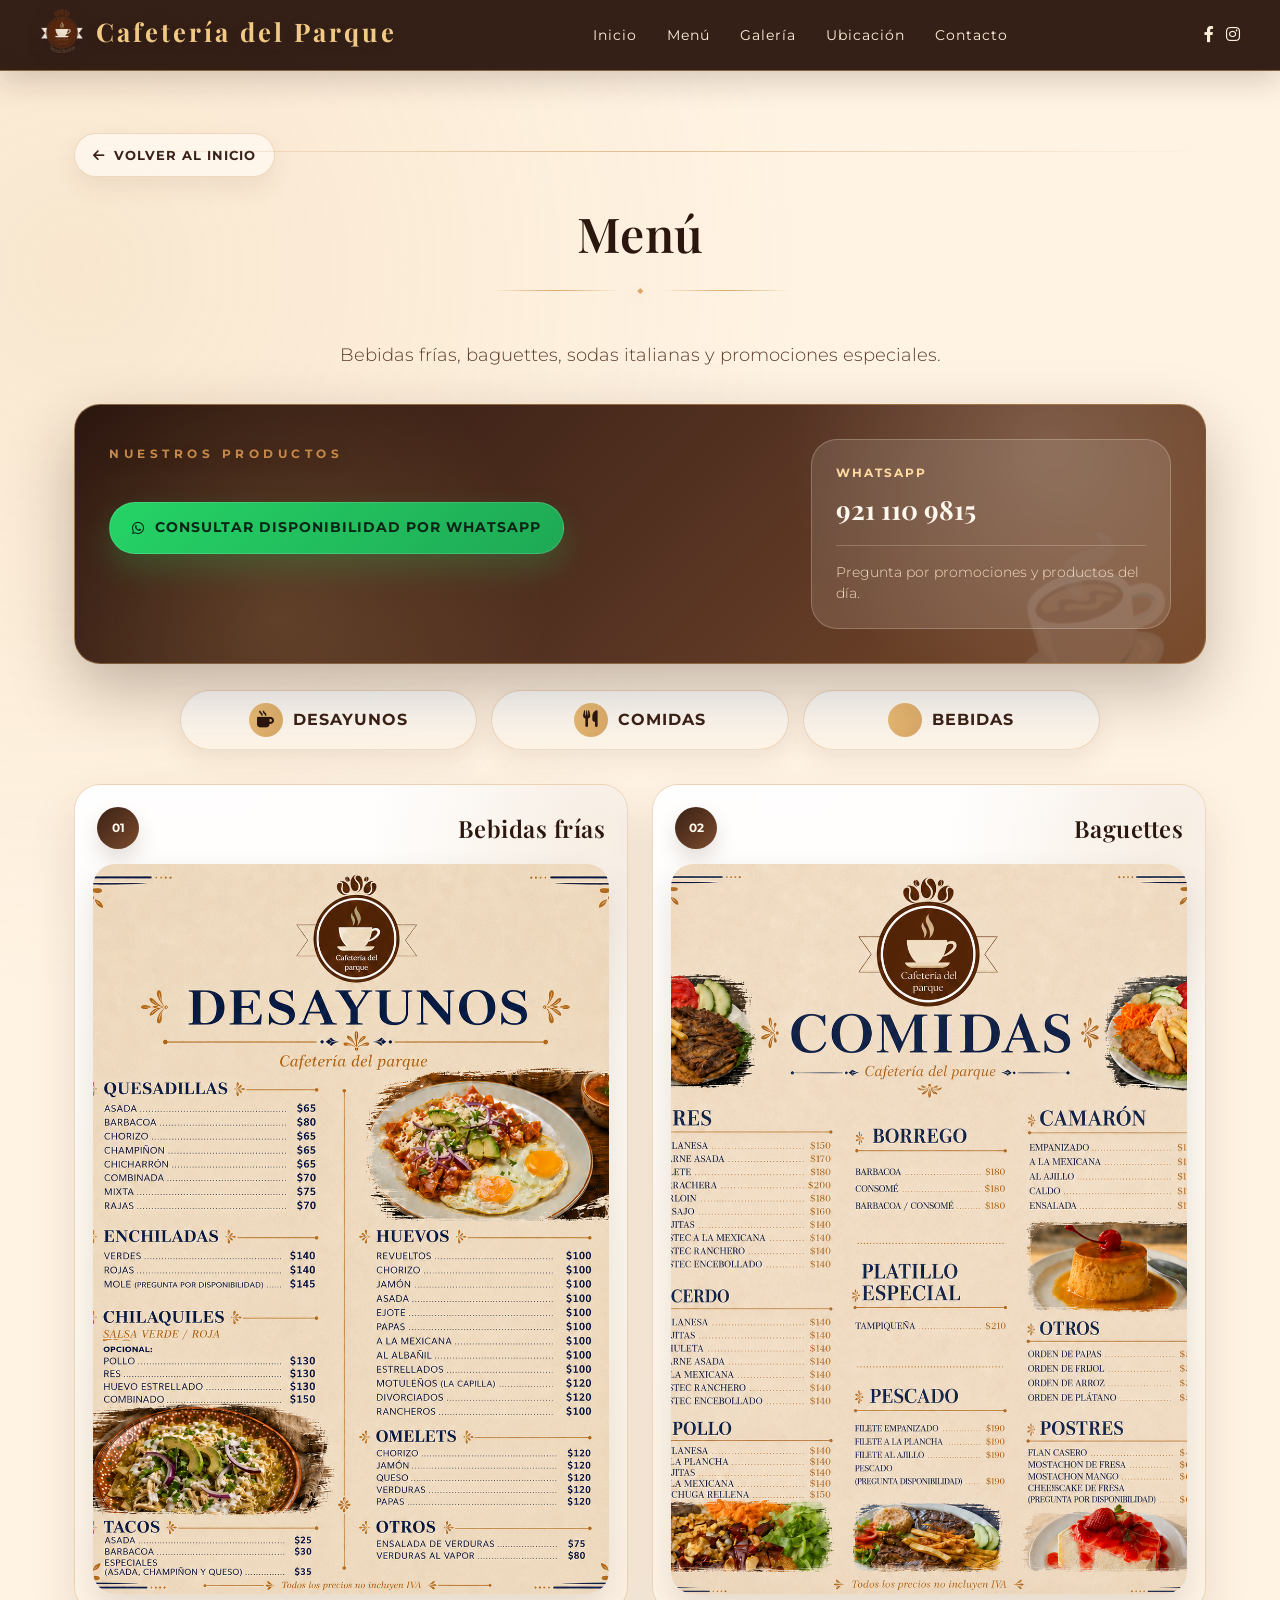
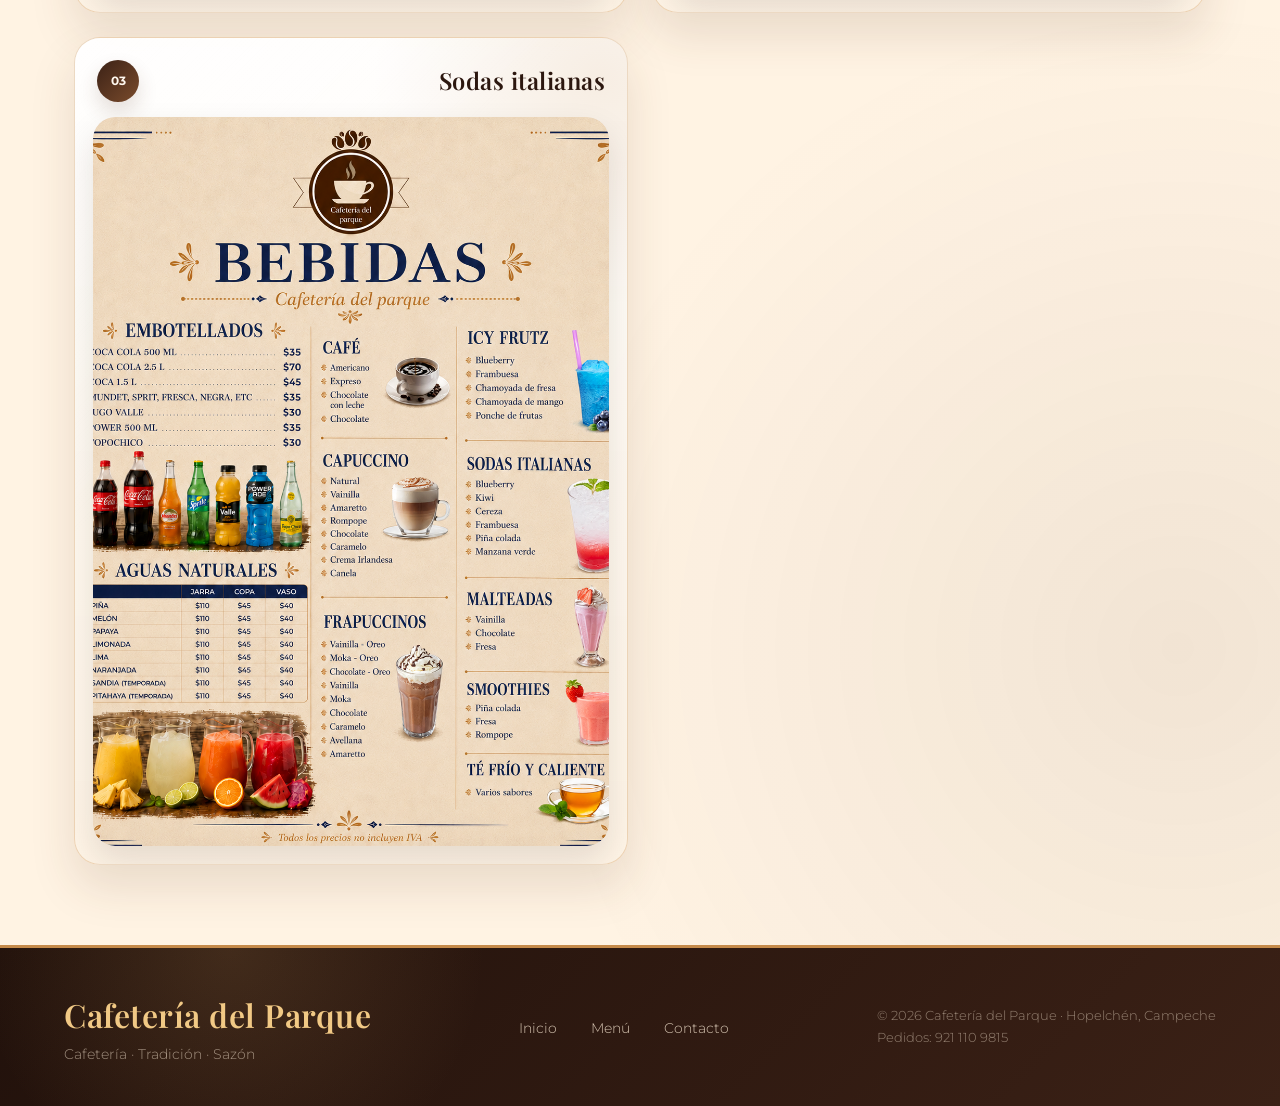
==== commit 48862b7b: "g" ====
--- a/menu.html
+++ b/menu.html
@@ -13,7 +13,10 @@
     <nav>
         <div class="nav-container">
             <div class="nav-logo">
-                <span>Cafetería del Parque</span>
+                <a href="index.html#inicio" class="nav-brand" aria-label="Ir al inicio de Cafetería del Parque">
+                    <img src="assets/img/logo-cafeteria.png" alt="Logo de Cafetería del Parque" class="nav-logo-img">
+                    <span>Cafetería del Parque</span>
+                </a>
             </div>
             <div class="nav-hamburger" id="navHamburger">
                 <span></span>
--- a/assets/css/styles.css
+++ b/assets/css/styles.css
@@ -2390,3 +2390,86 @@
         bottom: 12px;
     }
 }
+
+
+/* ============================================
+   LOGO DE MARCA EN HERO Y NAVEGACIÓN
+   ============================================ */
+.hero-logo-badge {
+    width: min(210px, 52vw);
+    margin: 0 auto 20px auto;
+    padding: 14px 16px;
+    border-radius: 34px;
+    background: linear-gradient(180deg, rgba(255,255,255,0.18), rgba(255,255,255,0.08));
+    border: 1px solid rgba(255,255,255,0.20);
+    backdrop-filter: blur(6px);
+    box-shadow: 0 18px 40px rgba(0,0,0,0.18);
+}
+
+.hero-logo {
+    display: block;
+    width: 100%;
+    height: auto;
+    margin: 0 auto;
+    filter: drop-shadow(0 8px 14px rgba(0,0,0,0.24));
+}
+
+.nav-brand {
+    display: inline-flex;
+    align-items: center;
+    gap: 12px;
+    text-decoration: none;
+}
+
+.nav-logo-img {
+    width: 44px;
+    height: 44px;
+    object-fit: contain;
+    flex-shrink: 0;
+    filter: drop-shadow(0 4px 10px rgba(0,0,0,0.16));
+}
+
+.nav-logo span {
+    line-height: 1.04;
+}
+
+@media (max-width: 768px) {
+    .hero-logo-badge {
+        width: min(182px, 54vw);
+        margin-bottom: 16px;
+        padding: 12px 14px;
+        border-radius: 28px;
+    }
+
+    .nav-brand {
+        gap: 10px;
+        max-width: calc(100% - 56px);
+    }
+
+    .nav-logo-img {
+        width: 38px;
+        height: 38px;
+    }
+
+    .nav-logo span {
+        font-size: 1.18rem;
+        letter-spacing: 1.2px;
+    }
+}
+
+@media (max-width: 480px) {
+    .hero-logo-badge {
+        width: min(168px, 56vw);
+        margin-bottom: 14px;
+    }
+
+    .nav-logo span {
+        font-size: 1rem;
+        letter-spacing: 0.8px;
+    }
+
+    .nav-logo-img {
+        width: 34px;
+        height: 34px;
+    }
+}
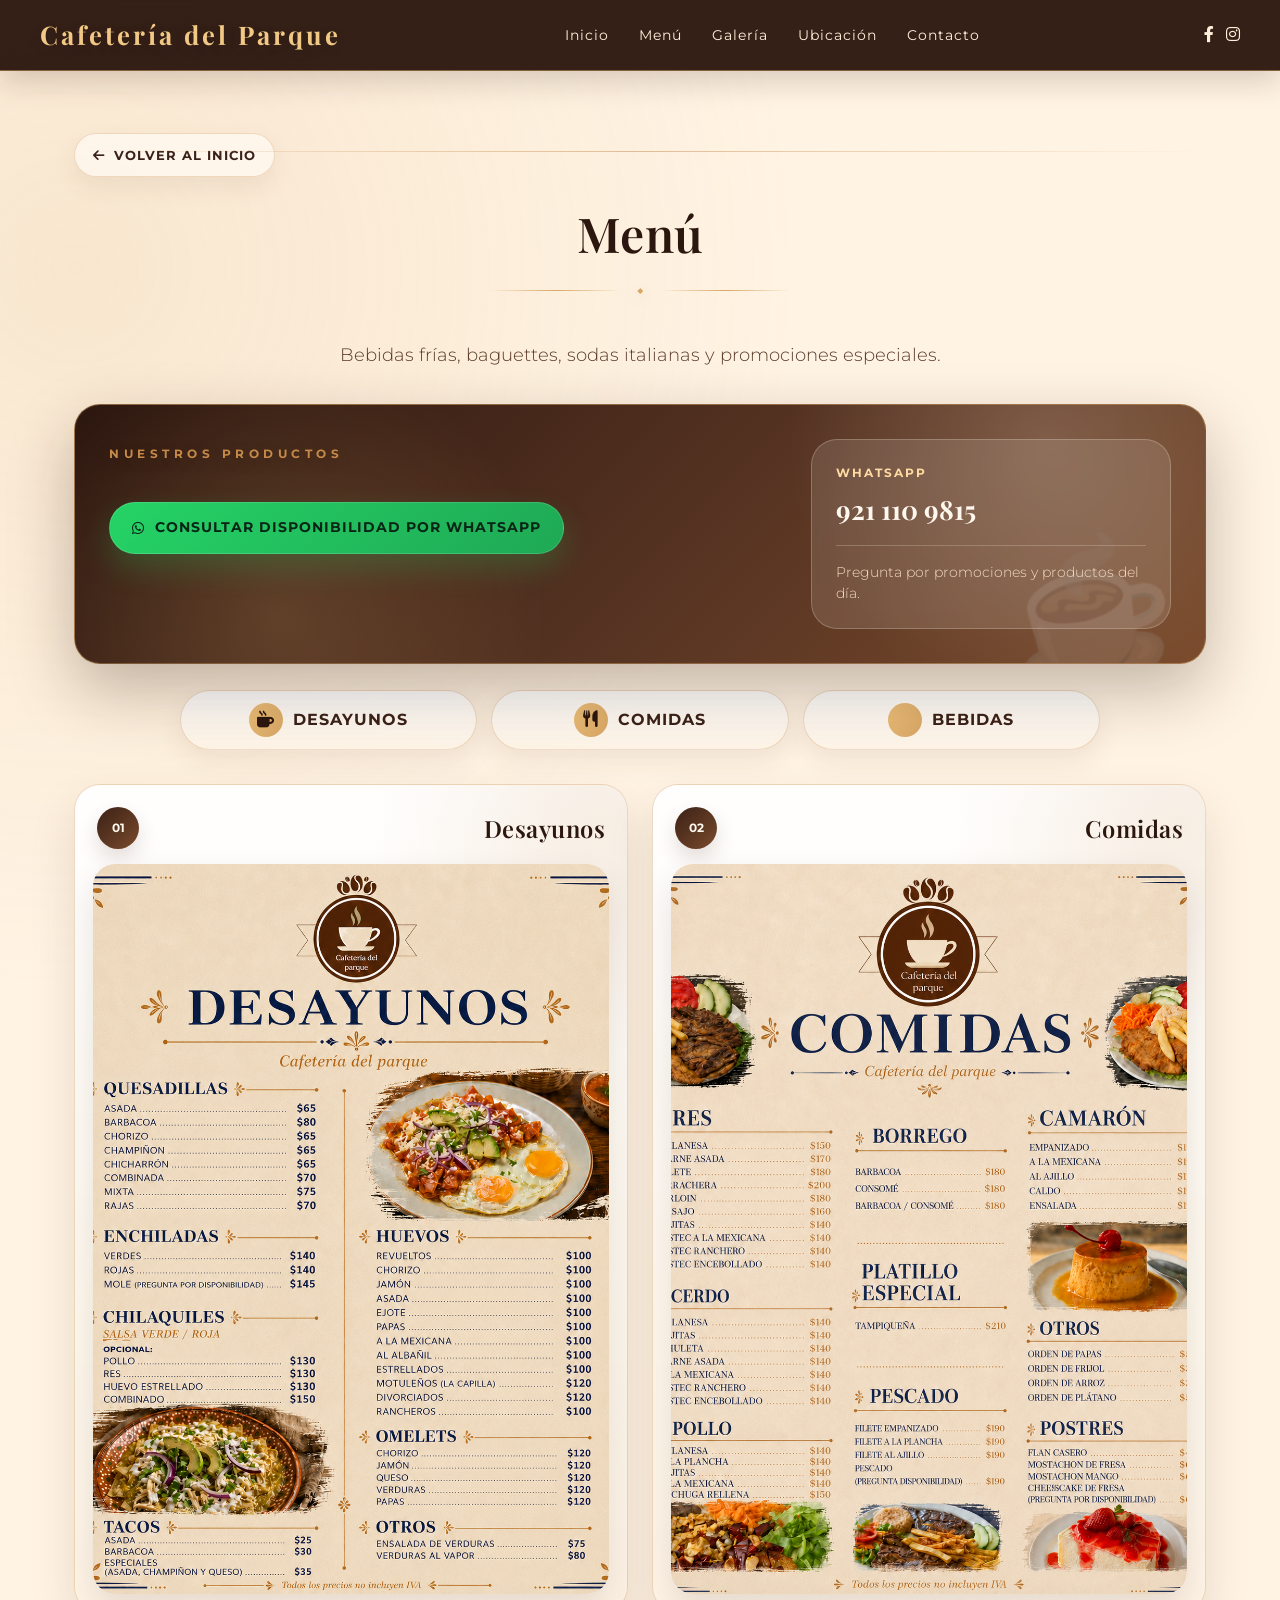
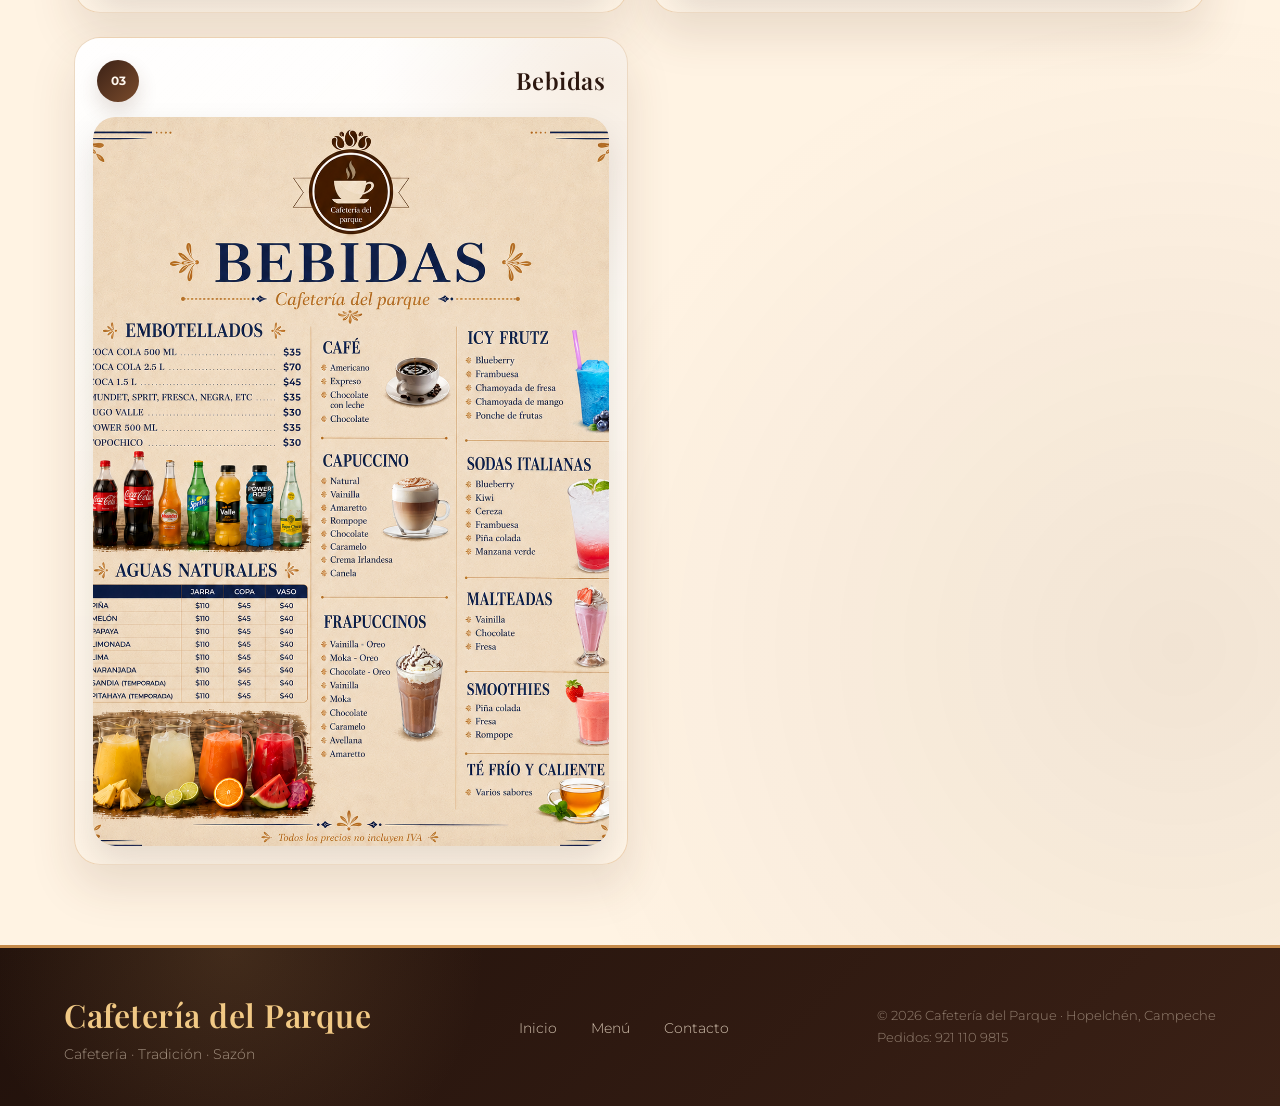
==== commit c37dcdfb: "Add files via upload" ====
--- a/menu.html
+++ b/menu.html
@@ -13,10 +13,7 @@
     <nav>
         <div class="nav-container">
             <div class="nav-logo">
-                <a href="index.html#inicio" class="nav-brand" aria-label="Ir al inicio de Cafetería del Parque">
-                    <img src="assets/img/logo-cafeteria.png" alt="Logo de Cafetería del Parque" class="nav-logo-img">
-                    <span>Cafetería del Parque</span>
-                </a>
+                <span>Cafetería del Parque</span>
             </div>
             <div class="nav-hamburger" id="navHamburger">
                 <span></span>
@@ -84,7 +81,7 @@
                     <article class="menu-page-card fade-in" id="menu-desayunos">
                         <div class="menu-page-meta">
                             <span>01</span>
-                            <h3>Bebidas frías</h3>
+                            <h3>Desayunos</h3>
                         </div>
                         <button type="button" class="menu-page-button" data-menu-page="1" data-menu-title="Bebidas frías">
                             <img src="assets/img/menu/menu-page-2.jpg" alt="Menú de bebidas frías de la Cafetería del Parque" width="1199" height="1696" loading="lazy">
@@ -93,7 +90,7 @@
                     <article class="menu-page-card fade-in" id="menu-comidas">
                         <div class="menu-page-meta">
                             <span>02</span>
-                            <h3>Baguettes</h3>
+                            <h3>Comidas</h3>
                         </div>
                         <button type="button" class="menu-page-button" data-menu-page="2" data-menu-title="Baguettes">
                             <img src="assets/img/menu/menu-page-3.jpg" alt="Menú de baguettes de la Cafetería del Parque" width="1199" height="1696" loading="lazy">
@@ -102,7 +99,7 @@
                     <article class="menu-page-card fade-in" id="menu-bebidas">
                         <div class="menu-page-meta">
                             <span>03</span>
-                            <h3>Sodas italianas</h3>
+                            <h3>Bebidas</h3>
                         </div>
                         <button type="button" class="menu-page-button" data-menu-page="3" data-menu-title="Sodas italianas">
                             <img src="assets/img/menu/menu-page-4.jpg" alt="Menú de sodas italianas y otras bebidas" width="1199" height="1696" loading="lazy">
--- a/assets/css/styles.css
+++ b/assets/css/styles.css
@@ -2393,83 +2393,477 @@
 
 
 /* ============================================
-   LOGO DE MARCA EN HERO Y NAVEGACIÓN
+   REDISEÑO INDEX V2 - CAFETERÍA LIMPIA
+   - Aplicado solo al index con body.home-page
+   - El menú conserva su estructura y contenido
    ============================================ */
-.hero-logo-badge {
-    width: min(210px, 52vw);
-    margin: 0 auto 20px auto;
-    padding: 14px 16px;
+.home-page {
+    --cafe-950: #21110b;
+    --cafe-900: #32190f;
+    --cafe-800: #4a2617;
+    --cafe-700: #61341f;
+    --cafe-600: #7b4529;
+    --cafe-500: #9d6239;
+    --caramelo: #d79a55;
+    --miel: #efbf78;
+    --crema: #fff3e1;
+    --crema-2: #f8e7cf;
+    --papel: #fffaf2;
+    --texto: #2c160d;
+    background:
+        radial-gradient(circle at 10% 8%, rgba(215, 154, 85, 0.16), transparent 24%),
+        radial-gradient(circle at 95% 18%, rgba(74, 38, 23, 0.10), transparent 24%),
+        linear-gradient(180deg, #fff7ec 0%, #f7ead8 42%, #fff7ec 100%);
+    color: var(--texto);
+}
+
+.home-page::before {
+    background:
+        radial-gradient(circle, rgba(74, 38, 23, 0.08) 1.2px, transparent 1.3px);
+    background-size: 22px 22px;
+    opacity: 0.22;
+}
+
+/* Hero más cálido y cafetero */
+.home-page header.hero {
+    min-height: 96vh;
+    background-position: center;
+    border-bottom-left-radius: 42px;
+    border-bottom-right-radius: 42px;
+    overflow: hidden;
+    isolation: isolate;
+}
+
+.home-page header.hero .hero-overlay {
+    background:
+        radial-gradient(circle at 50% 34%, rgba(255, 227, 188, 0.16), transparent 32%),
+        linear-gradient(180deg, rgba(32, 17, 11, 0.38), rgba(32, 17, 11, 0.76)),
+        linear-gradient(135deg, rgba(46, 22, 12, 0.86), rgba(99, 54, 31, 0.42));
+}
+
+.home-page header.hero::before {
+    content: '';
+    position: absolute;
+    inset: 22px;
+    z-index: 2;
+    border: 1px solid rgba(255, 232, 197, 0.24);
+    border-radius: 32px;
+    pointer-events: none;
+}
+
+.home-page header.hero::after {
+    content: '☕';
+    position: absolute;
+    right: clamp(12px, 6vw, 72px);
+    bottom: clamp(82px, 14vh, 150px);
+    z-index: 1;
+    font-size: clamp(6rem, 18vw, 17rem);
+    line-height: 1;
+    color: rgba(255, 239, 218, 0.10);
+    transform: rotate(-12deg);
+    pointer-events: none;
+}
+
+.home-page .hero-bg-decoration {
+    height: 190px;
+    background: linear-gradient(to top, #fff7ec 0%, rgba(255,247,236,0.78) 26%, transparent 100%);
+}
+
+.home-page .hero-etiqueta {
+    background: rgba(255, 243, 225, 0.14);
+    border-color: rgba(255, 232, 197, 0.38);
+    color: #ffe0b4;
+    box-shadow: 0 14px 34px rgba(0, 0, 0, 0.16);
+}
+
+.home-page header.hero h1 {
+    max-width: 960px;
+    margin-inline: auto;
+    color: #fff4df;
+    text-shadow: 0 14px 42px rgba(0,0,0,0.46);
+}
+
+.home-page header.hero .subtitulo {
+    color: #ffd7a0;
+}
+
+.home-page header.hero .frase {
+    color: rgba(255, 248, 238, 0.92);
+}
+
+.home-page .btn-primary {
+    background: linear-gradient(135deg, #f3c070, #c8833c);
+    color: #271209;
+    border: 1px solid rgba(255, 242, 220, 0.36);
+}
+
+.home-page .btn-whatsapp {
+    background: rgba(255, 245, 232, 0.10);
+    border: 1px solid rgba(255, 245, 232, 0.42);
+    box-shadow: inset 0 1px 0 rgba(255,255,255,0.22), 0 10px 24px rgba(0,0,0,0.18);
+}
+
+.home-page .hero-scroll-indicator {
+    color: rgba(255, 241, 220, 0.84);
+    text-shadow: 0 4px 16px rgba(0,0,0,0.35);
+}
+
+/* Navegación más limpia */
+.home-page nav {
+    background: rgba(42, 20, 12, 0.96);
+    backdrop-filter: blur(16px);
+    border-bottom: 1px solid rgba(239, 191, 120, 0.34);
+    box-shadow: 0 10px 30px rgba(33, 17, 11, 0.18);
+}
+
+.home-page .nav-logo span {
+    color: #ffd28e;
+}
+
+.home-page .nav-links a,
+.home-page .nav-social a {
+    color: #fff0dc;
+}
+
+/* Secciones con estilo de carta de cafetería */
+.home-page section {
+    position: relative;
+}
+
+.home-page section:nth-child(even) {
+    background:
+        radial-gradient(circle at 15% 10%, rgba(215, 154, 85, 0.12), transparent 28%),
+        #fff3e1;
+}
+
+.home-page h2 {
+    color: var(--cafe-900);
+}
+
+.home-page .section-tag {
+    color: var(--cafe-500);
+}
+
+.home-page .divider-center .line {
+    background: linear-gradient(90deg, transparent, rgba(157, 98, 57, 0.55), transparent);
+}
+
+.home-page .divider-center .diamond,
+.home-page .hero-divider .diamond {
+    color: var(--miel);
+}
+
+/* Nosotros */
+.home-page .section-nosotros {
+    background:
+        radial-gradient(circle at 92% 10%, rgba(215, 154, 85, 0.16), transparent 24%),
+        linear-gradient(180deg, #fff7ec, #fff1de);
+}
+
+.home-page .nosotros-texto {
+    background: rgba(255, 250, 242, 0.70);
+    border: 1px solid rgba(157, 98, 57, 0.14);
+    border-radius: 30px;
+    padding: clamp(24px, 4vw, 44px);
+    box-shadow: 0 24px 60px rgba(74, 38, 23, 0.08);
+}
+
+.home-page .nosotros-texto .section-tag,
+.home-page .nosotros-texto h2 {
+    text-align: left;
+}
+
+.home-page .nosotros-texto .cita {
+    color: var(--cafe-600);
+    border-top: 1px solid rgba(157, 98, 57, 0.18);
+    border-bottom: 1px solid rgba(157, 98, 57, 0.18);
+}
+
+.home-page .nosotros-imagen img {
     border-radius: 34px;
-    background: linear-gradient(180deg, rgba(255,255,255,0.18), rgba(255,255,255,0.08));
-    border: 1px solid rgba(255,255,255,0.20);
-    backdrop-filter: blur(6px);
-    box-shadow: 0 18px 40px rgba(0,0,0,0.18);
-}
-
-.hero-logo {
+    box-shadow: 0 34px 80px rgba(49, 24, 14, 0.20);
+}
+
+.home-page .floating-card {
+    border: 0;
+    border-radius: 24px;
+    background:
+        linear-gradient(135deg, rgba(255, 240, 220, 0.13), rgba(255, 240, 220, 0.04)),
+        linear-gradient(145deg, var(--cafe-900), var(--cafe-700));
+    box-shadow: 0 22px 48px rgba(33, 17, 11, 0.28);
+}
+
+.home-page .floating-card i {
+    color: #f3c070;
+}
+
+/* Teaser menú */
+.home-page .menu-teaser {
+    border: 0;
+    border-radius: 32px;
+    overflow: hidden;
+    background:
+        radial-gradient(circle at 88% 12%, rgba(255, 224, 179, 0.24), transparent 30%),
+        linear-gradient(135deg, var(--cafe-900), var(--cafe-700));
+    box-shadow: 0 32px 80px rgba(74, 38, 23, 0.18);
+}
+
+.home-page .menu-teaser::after {
+    content: 'CAFÉ';
+    position: absolute;
+    right: 28px;
+    bottom: -18px;
+    color: rgba(255, 247, 236, 0.055);
+    font-family: 'Playfair Display', serif;
+    font-size: clamp(4rem, 12vw, 9rem);
+    font-weight: 700;
+    letter-spacing: 10px;
+    pointer-events: none;
+}
+
+.home-page .menu-teaser h2 {
+    color: #fff7ec;
+}
+
+.home-page .menu-teaser p {
+    color: rgba(255, 241, 220, 0.82);
+}
+
+/* GALERÍA V2 - sin bordes en cada imagen */
+.home-page .section-galeria {
+    overflow: hidden;
+    background:
+        radial-gradient(circle at 18% 0%, rgba(215, 154, 85, 0.18), transparent 28%),
+        linear-gradient(180deg, #fff5e8 0%, #f6e3ca 100%);
+}
+
+.home-page .section-galeria::before {
+    content: 'momentos';
+    position: absolute;
+    left: -16px;
+    top: 38px;
+    font-family: 'Playfair Display', serif;
+    font-size: clamp(4rem, 14vw, 12rem);
+    font-weight: 700;
+    color: rgba(74, 38, 23, 0.045);
+    line-height: 1;
+    pointer-events: none;
+}
+
+.home-page .galeria-resumen {
+    position: relative;
+    z-index: 1;
+    grid-template-columns: 1.18fr 0.82fr 0.82fr;
+    grid-auto-rows: 185px;
+    gap: 12px;
+    padding: 0;
+    background: transparent;
+    border: 0;
+    box-shadow: none;
+}
+
+.home-page .galeria-item {
+    position: relative;
+    border: 0 !important;
+    outline: 0;
+    padding: 0;
+    background: transparent;
+    border-radius: 24px;
+    box-shadow: 0 20px 44px rgba(61, 31, 18, 0.12);
+    overflow: hidden;
+    isolation: isolate;
+}
+
+.home-page .galeria-item::before {
+    content: '';
+    position: absolute;
+    inset: 0;
+    z-index: 1;
+    background:
+        linear-gradient(180deg, transparent 45%, rgba(35, 17, 10, 0.30) 100%);
+    opacity: 0.56;
+    transition: opacity 0.35s ease;
+    pointer-events: none;
+}
+
+.home-page .galeria-item::after {
+    content: '';
+    position: absolute;
+    inset: 10px;
+    z-index: 2;
+    border-radius: 17px;
+    border: 1px solid rgba(255, 241, 220, 0.16);
+    opacity: 0;
+    transform: scale(0.97);
+    transition: opacity 0.35s ease, transform 0.35s ease;
+    pointer-events: none;
+}
+
+.home-page .galeria-destacada {
+    grid-row: span 2;
+    border-radius: 30px;
+}
+
+.home-page .galeria-destacada::after {
+    border-radius: 22px;
+}
+
+.home-page .galeria-item img,
+.home-page .galeria-resumen .galeria-item img {
     display: block;
     width: 100%;
-    height: auto;
-    margin: 0 auto;
-    filter: drop-shadow(0 8px 14px rgba(0,0,0,0.24));
-}
-
-.nav-brand {
-    display: inline-flex;
-    align-items: center;
-    gap: 12px;
-    text-decoration: none;
-}
-
-.nav-logo-img {
-    width: 44px;
-    height: 44px;
-    object-fit: contain;
-    flex-shrink: 0;
-    filter: drop-shadow(0 4px 10px rgba(0,0,0,0.16));
-}
-
-.nav-logo span {
-    line-height: 1.04;
+    height: 100%;
+    object-fit: cover;
+    border: 0 !important;
+    border-radius: 0 !important;
+    filter: saturate(1.03) contrast(1.02);
+    transform: scale(1.001);
+    transition: transform 0.75s cubic-bezier(.2,.8,.2,1), filter 0.75s cubic-bezier(.2,.8,.2,1);
+}
+
+.home-page .galeria-item:hover {
+    box-shadow: 0 28px 64px rgba(61, 31, 18, 0.20);
+}
+
+.home-page .galeria-item:hover::before {
+    opacity: 0.22;
+}
+
+.home-page .galeria-item:hover::after {
+    opacity: 1;
+    transform: scale(1);
+}
+
+.home-page .galeria-item:hover img {
+    transform: scale(1.07);
+    filter: saturate(1.08) contrast(1.04);
+}
+
+.home-page .btn-gallery-more {
+    border: 0;
+    border-radius: 999px;
+    background: linear-gradient(135deg, var(--cafe-900), var(--cafe-600));
+    color: #fff7ec;
+    box-shadow: 0 18px 42px rgba(74, 38, 23, 0.18);
+}
+
+/* Ubicación y contacto más suaves */
+.home-page .ubicacion-card,
+.home-page .horario-card,
+.home-page .contacto-card {
+    border: 0;
+    border-radius: 28px;
+    background: rgba(255, 250, 242, 0.86);
+    box-shadow: 0 24px 58px rgba(74, 38, 23, 0.10);
+}
+
+.home-page .mapa-container {
+    border-top: 0;
+    border-radius: 0 0 28px 28px;
+}
+
+.home-page .ubicacion-ruta,
+.home-page .btn-gallery-more {
+    border: 0;
+}
+
+.home-page .contacto-card.highlight {
+    background:
+        radial-gradient(circle at 76% 0%, rgba(255, 220, 171, 0.18), transparent 30%),
+        linear-gradient(145deg, var(--cafe-900), var(--cafe-700));
+}
+
+.home-page .icon-circle,
+.home-page .dir-item i {
+    background: linear-gradient(135deg, #f2c27c, #c77d3c);
+    color: #2b1309;
+    box-shadow: 0 14px 30px rgba(157, 98, 57, 0.18);
+}
+
+.home-page footer {
+    background:
+        radial-gradient(circle at 18% 0%, rgba(239, 191, 120, 0.14), transparent 28%),
+        linear-gradient(135deg, var(--cafe-950), var(--cafe-800));
+    border-top: 0;
+}
+
+/* Responsive index V2 */
+@media (max-width: 992px) {
+    .home-page .galeria-resumen {
+        grid-template-columns: 1fr 1fr;
+        grid-auto-rows: 190px;
+    }
+
+    .home-page .galeria-destacada {
+        grid-column: span 2;
+        grid-row: span 2;
+    }
 }
 
 @media (max-width: 768px) {
-    .hero-logo-badge {
-        width: min(182px, 54vw);
-        margin-bottom: 16px;
-        padding: 12px 14px;
-        border-radius: 28px;
-    }
-
-    .nav-brand {
-        gap: 10px;
-        max-width: calc(100% - 56px);
-    }
-
-    .nav-logo-img {
-        width: 38px;
-        height: 38px;
-    }
-
-    .nav-logo span {
-        font-size: 1.18rem;
-        letter-spacing: 1.2px;
+    .home-page header.hero {
+        min-height: 92svh;
+        min-height: 92vh;
+        border-bottom-left-radius: 30px;
+        border-bottom-right-radius: 30px;
+    }
+
+    .home-page header.hero::before {
+        inset: 12px;
+        border-radius: 22px;
+    }
+
+    .home-page header.hero h1 {
+        font-size: clamp(3rem, 14vw, 4.2rem);
+        line-height: 1.05;
+    }
+
+    .home-page .nosotros-texto {
+        padding: 24px;
+        border-radius: 24px;
+    }
+
+    .home-page .galeria-resumen {
+        grid-template-columns: 1fr 1fr;
+        grid-auto-rows: 158px;
+        gap: 9px;
+    }
+
+    .home-page .galeria-item {
+        border-radius: 18px;
+    }
+
+    .home-page .galeria-destacada {
+        border-radius: 22px;
+    }
+
+    .home-page .galeria-item::after {
+        inset: 7px;
+        border-radius: 13px;
+    }
+
+    .home-page .galeria-destacada::after {
+        border-radius: 16px;
     }
 }
 
 @media (max-width: 480px) {
-    .hero-logo-badge {
-        width: min(168px, 56vw);
-        margin-bottom: 14px;
-    }
-
-    .nav-logo span {
-        font-size: 1rem;
-        letter-spacing: 0.8px;
-    }
-
-    .nav-logo-img {
-        width: 34px;
-        height: 34px;
-    }
-}
+    .home-page .container {
+        padding-left: 18px;
+        padding-right: 18px;
+    }
+
+    .home-page .galeria-resumen {
+        grid-auto-rows: 134px;
+        gap: 8px;
+    }
+
+    .home-page .galeria-item {
+        box-shadow: 0 12px 28px rgba(61, 31, 18, 0.13);
+    }
+
+    .home-page .galeria-destacada {
+        grid-column: span 2;
+        grid-row: span 2;
+    }
+}
